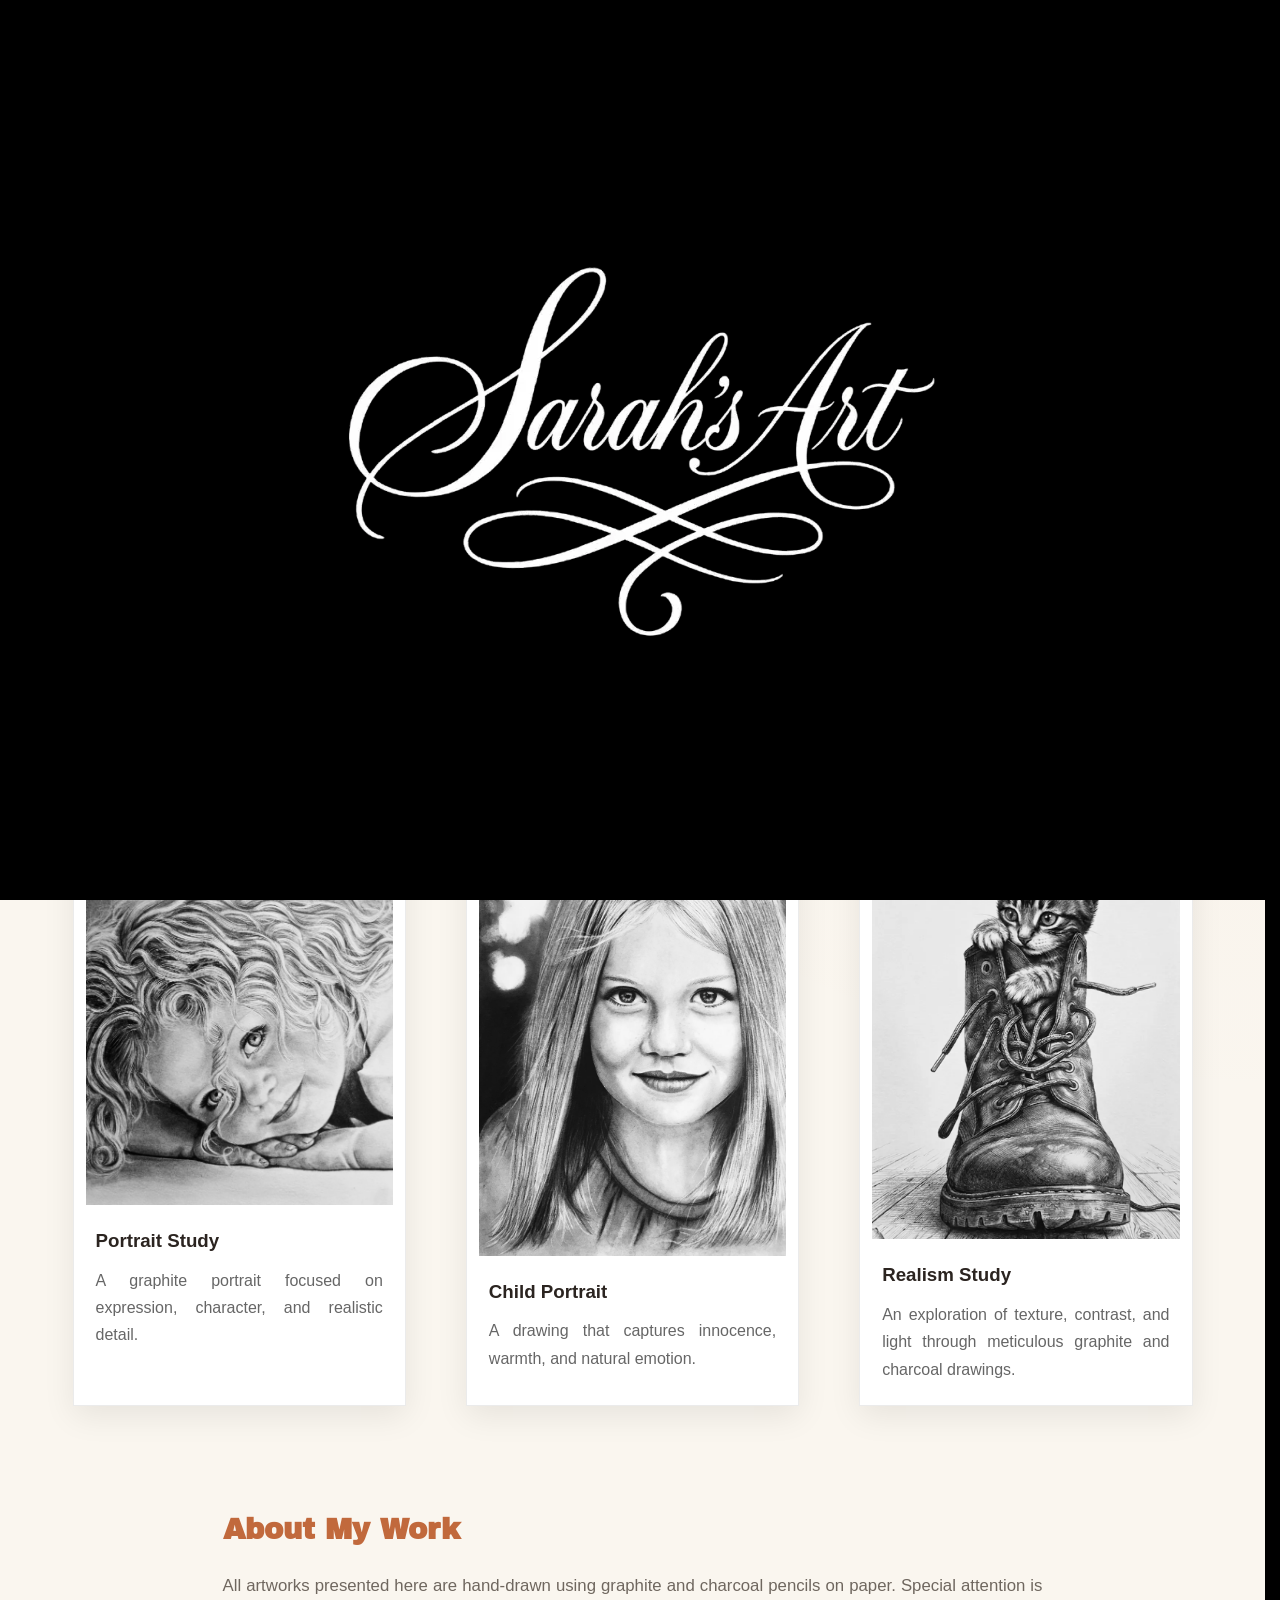
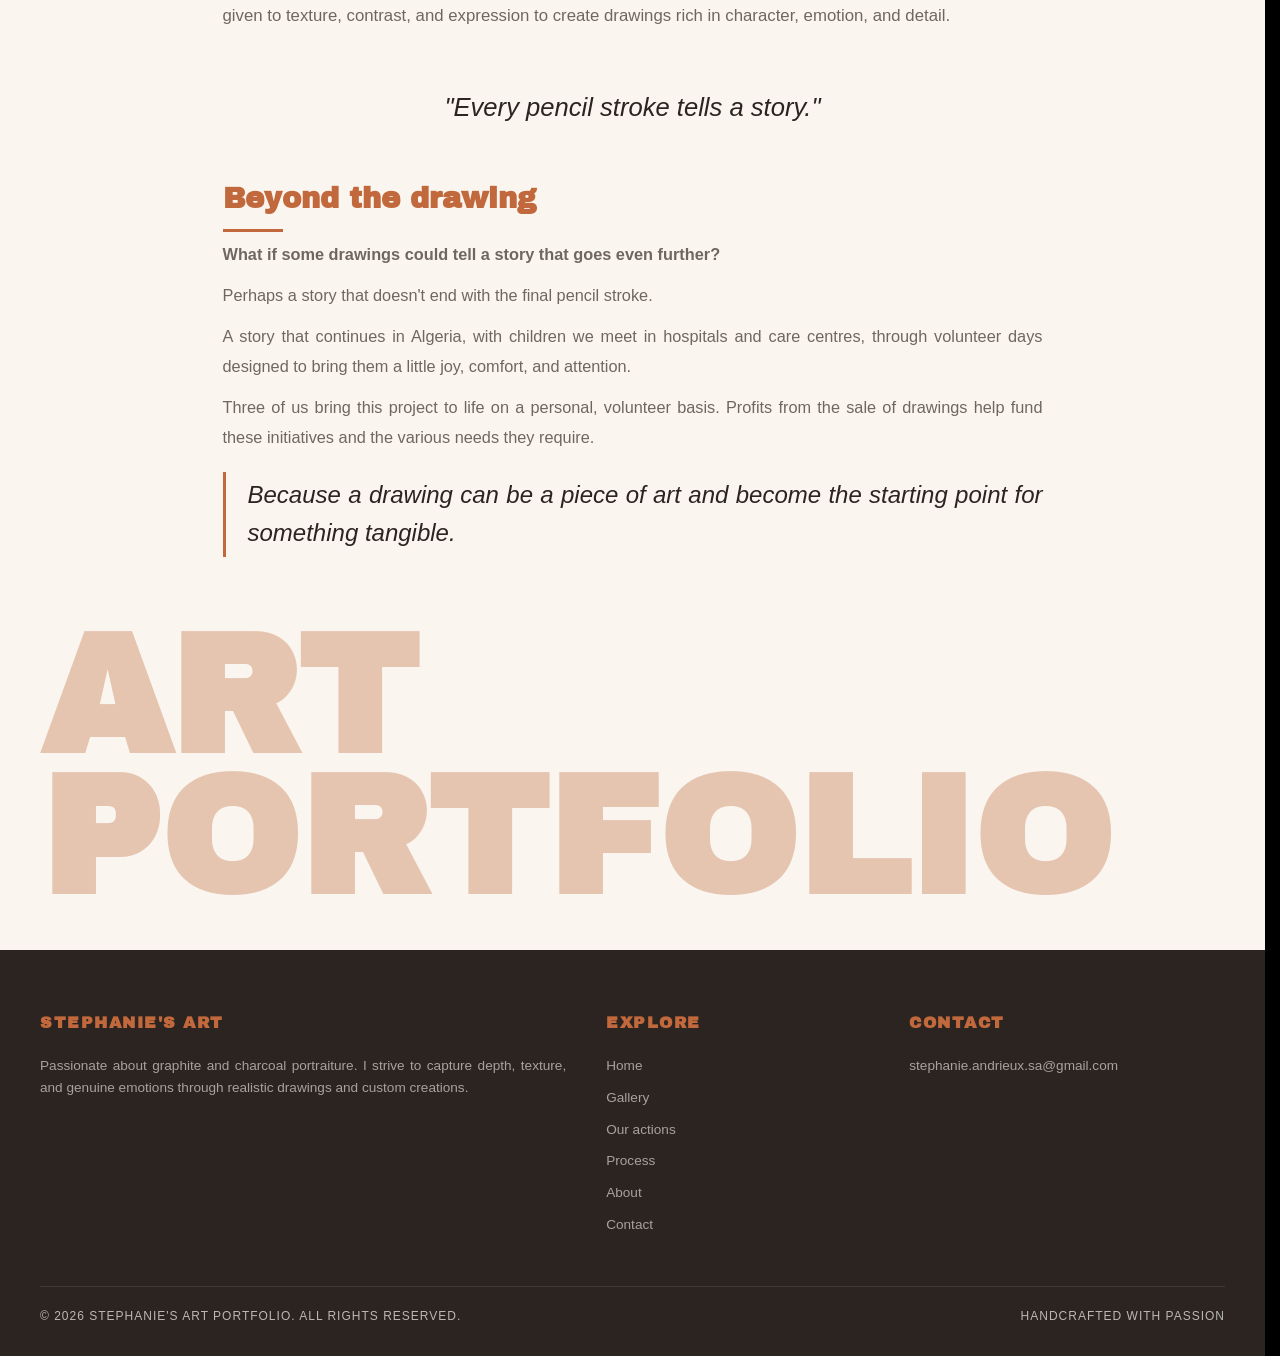
==== index.html @ a392655f "Fix Vercel Web Analytics script path to /_vercel/insights/script.js" ====
<!DOCTYPE html>
<html lang="en">

<head>
    <meta charset="UTF-8">
    <meta name="viewport" content="width=device-width, initial-scale=1.0">
    <title>Stephanie’s Art Portfolio</title>

    <style>
        html {
            background: #000;
        }
    </style>
    <script>(function () { var l; try { l = localStorage.getItem('stephanie-art-lang'); } catch (e) { } if (l !== 'en' && l !== 'fr') { l = (navigator.language || '').slice(0, 2) === 'fr' ? 'fr' : 'en'; } document.documentElement.lang = l; document.documentElement.classList.add('i18n-loading'); })();</script>

    <link rel="icon" type="image/webp" href="Images/Logo.webp">
    <link rel="canonical" href="https://gallery-sa.vercel.app/">

    <meta property="og:type" content="website">
    <meta property="og:site_name" content="Stephanie’s Art Portfolio">
    <meta property="og:title" content="Stephanie’s Art Portfolio">
    <meta property="og:url" content="https://gallery-sa.vercel.app/">
    <meta property="og:image" content="https://gallery-sa.vercel.app/Images/Dessin1.webp">
    <meta property="og:image:secure_url" content="https://gallery-sa.vercel.app/Images/Dessin1.webp">
    <meta property="og:image:type" content="image/webp">
    <meta property="og:image:alt" content="Portrait au crayon d’une petite fille">
    <meta property="og:locale" content="en_US">
    <meta property="og:locale:alternate" content="fr_FR">

    <meta name="twitter:card" content="summary_large_image">
    <meta name="twitter:title" content="Stephanie’s Art Portfolio">
    <meta name="twitter:image" content="https://gallery-sa.vercel.app/Images/Dessin1.webp">

    <link rel="preconnect" href="https://fonts.googleapis.com">
    <link rel="preconnect" href="https://fonts.gstatic.com" crossorigin>
    <link href="https://fonts.googleapis.com/css2?family=Archivo+Black&display=swap" rel="stylesheet" media="print"
        onload="this.media='all'">
    <noscript>
        <link href="https://fonts.googleapis.com/css2?family=Archivo+Black&display=swap" rel="stylesheet">
    </noscript>
    <link rel="stylesheet" href="language.css">
    <script>
        window.va = window.va || function () { (window.vaq = window.vaq || []).push(arguments); };
    </script>
    <script defer src="/_vercel/insights/script.js"></script>
    
    <style>
        /* =========================
           SPLASH SCREEN
        ========================= */
        .splash-screen {
            position: fixed;
            top: 0;
            left: 0;
            width: 100%;
            height: 100%;
            background: #000;
            display: flex;
            align-items: center;
            justify-content: center;
            z-index: 9999;
            transition: opacity 0.8s ease, visibility 0.8s ease;
        }

        .splash-screen.hidden {
            opacity: 0;
            visibility: hidden;
        }

        .splash-screen img {
            max-width: 50%;
            max-height: 50%;
            animation: fadeInScale 1.5s ease;
        }

        @keyframes fadeInScale {
            from {
                opacity: 0;
                transform: scale(0.8);
            }

            to {
                opacity: 1;
                transform: scale(1);
            }
        }

        * {
            margin: 0;
            padding: 0;
            box-sizing: border-box;
        }

        html {
            scroll-behavior: smooth;
        }

        body {
            font-family: 'Arial', sans-serif;
            background:
                radial-gradient(circle at top right,
                    rgba(193, 105, 60, 0.05),
                    transparent 35%),
                #faf6ef;
            color: #2b2420;
            line-height: 1.7;
            overflow-x: hidden;
        }

        /* =========================
           NAVIGATION
        ========================= */

        nav {
            display: flex;
            justify-content: space-between;
            align-items: center;
            padding: 8px 40px;
            background-color: #2b2420;
            position: sticky;
            top: 0;
            z-index: 1000;
        }

        .logo-img {
            height: clamp(50px, 15vw, 90px);
            max-width: 100%;
        }

        .nav-right {
            display: flex;
            align-items: center;
            gap: 25px;
        }

        .nav-links {
            display: flex;
            align-items: center;
        }

        .lang-switcher {
            display: flex;
            align-items: center;
            align-self: center;
            gap: 6px;
            margin-left: 20px;
            height: 100%;
        }

        .nav-links a {
            color: #faf6ef;
            text-decoration: none;
            margin-left: 25px;
            font-size: 0.75rem;
            letter-spacing: 1px;
            text-transform: uppercase;
            position: relative;
        }

        .nav-links a::after {
            content: "";
            position: absolute;
            left: 0;
            bottom: -6px;
            width: 0;
            height: 2px;
            background: #c1693c;
            transition: 0.3s;
        }

        .nav-links a:hover::after {
            width: 100%;
        }

        .lang-switcher-menu {
            display: none;
        }

        .hamburger {
            display: none;
        }

        /* =========================
           HERO
        ========================= */

        .hero {
            max-width: 1200px;
            margin: auto;
            padding: 100px 40px 80px;
            animation: fadeIn 0.8s ease;
            display: flex;
            align-items: flex-start;
            justify-content: space-between;
            gap: 40px;
        }

        .hero-content {
            flex: 1;
            min-width: 0;
            max-width: 55%;
        }

        .intro {
            color: #c1693c;
            text-transform: uppercase;
            letter-spacing: 3px;
            font-size: 0.8rem;
            margin-bottom: 10px;

            opacity: 0;
            animation: fadeIn .8s ease forwards;
            animation-delay: 3.5s;
        }

        .hero h1 {
            font-family: 'Archivo Black', sans-serif;
            font-size: clamp(1.35rem, 5.8vw, 6rem);
            line-height: 1.2;
            margin-bottom: 15px;
            padding-bottom: 0.06em;
            text-shadow: 0 8px 20px rgba(0, 0, 0, 0.08);
            white-space: nowrap;
            overflow: visible;
            max-width: 100%;
            opacity: 0;
        }

        .hero h1.typing-active {
            opacity: 1;
        }

        .typed-cursor {
            animation: blinkCursor 0.8s step-end infinite;
            font-weight: 400;
        }

        @keyframes blinkCursor {

            0%,
            100% {
                opacity: 1;
            }

            50% {
                opacity: 0;
            }
        }

        .true-focus-wrapper {
            display: flex;
            gap: 0.6rem;
            align-items: center;
            flex-wrap: wrap;
            margin-bottom: 25px;
            opacity: 0;
            animation: fadeIn 0.8s ease forwards;
            animation-delay: 6.1s;
        }

        .focus-word {
            position: relative;
            font-size: 1.4rem;
            font-family: 'Arial', sans-serif;
            font-weight: normal;
            color: #c1693c;
            cursor: default;
            transition: filter 0.5s ease, color 0.5s ease;
        }

        .focus-word.blurred {
            filter: blur(5px);
            color: #999;
        }

        .focus-word.focused {
            filter: blur(0px);
            color: #c1693c;
        }

        .focus-word.focused::before,
        .focus-word.focused::after {
            content: "";
            position: absolute;
            width: 10px;
            height: 10px;
            border-color: #c1693c;
            border-style: solid;
            transition: all 0.3s ease;
        }

        .focus-word.focused::before {
            top: -4px;
            left: -6px;
            border-width: 2px 0 0 2px;
        }

        .focus-word.focused::after {
            bottom: -4px;
            right: -6px;
            border-width: 0 2px 2px 0;
        }

        .hero-text {
            max-width: 700px;
            font-size: 1.1rem;
            margin-bottom: 35px;
            text-align: justify;
            opacity: 0;
            animation: fadeIn 0.8s ease forwards;
            animation-delay: 7.4s;
        }

        .btn-gallery {
            display: inline-block;
            padding: 15px 35px;
            background: #c1693c;
            color: white;
            text-decoration: none;
            text-transform: uppercase;
            letter-spacing: 2px;
            transition: 0.4s;
            opacity: 0;
            animation: fadeIn 1s ease forwards;
            animation-delay: 8.7s;
            position: relative;
            overflow: hidden;
        }

        .btn-gallery::before {
            content: "";
            position: absolute;
            top: 0;
            left: -120%;
            width: 100%;
            height: 100%;
            background: rgba(255, 255, 255, 0.2);
            transform: skewX(-25deg);
        }

        .btn-gallery:hover::before {
            left: 120%;
            transition: .7s;
        }

        .btn-gallery:hover {
            transform: translateY(-4px);
            box-shadow: 0 15px 30px rgba(193, 105, 60, 0.35);
        }

        .btn-eyes-row {
            display: flex;
            align-items: center;
            gap: 40px;
        }

        .eyes-hero {
            width: 60%;
            max-width: 800px;
            min-width: 150px;
            opacity: 0;
            mix-blend-mode: multiply;
            flex-shrink: 0;
            will-change: transform;
            animation: fadeInEyes 1s ease forwards;
            animation-delay: 10s;
        }

        @keyframes fadeInEyes {
            from {
                opacity: 0;
            }

            to {
                opacity: 0.85;
            }
        }

        /* =========================
           FEATURED WORKS
        ========================= */

        .featured {
            max-width: 1200px;
            margin: auto;
            padding: 40px;
            animation: fadeUp 1.2s ease;
        }

        .section-title {
            color: #c1693c;
            margin-bottom: 30px;
            font-size: 2rem;
            position: relative;
            display: inline-block;
        }

        .section-title::after {
            content: "";
            position: absolute;
            left: 0;
            bottom: -8px;
            width: 0;
            height: 3px;
            background: #c1693c;
            animation: drawLine 0.8s ease forwards;
            animation-delay: 0.5s;
        }

        @keyframes drawLine {
            to { width: 60px; }
        }

        .featured-grid {
            display: grid;
            grid-template-columns: repeat(auto-fit, minmax(280px, 1fr));
            gap: 60px;
        }

        .art-card {
            background: white;
            padding: 12px;
            border: 1px solid rgba(0, 0, 0, 0.08);
            box-shadow: 0 10px 30px rgba(0, 0, 0, 0.08);
            overflow: hidden;
            transition: transform .5s ease, box-shadow .5s ease;
        }

        .art-card:hover {
            transform: translateY(-8px);
            box-shadow: 0 20px 50px rgba(0, 0, 0, 0.15);
        }

        .art-card img {
            width: 100%;
            height: auto;
            display: block;
            filter: grayscale(100%);
            transition: transform .8s ease, filter .8s ease;
        }

        .art-card:hover img {
            transform: scale(1.03);
            filter: grayscale(0%) contrast(115%);
        }

        .art-card-content {
            padding: 20px 10px 10px;
        }

        .art-card h3 {
            margin-bottom: 10px;
        }

        .art-card p {
            color: #666;
            text-align: justify;
        }

        /* =========================
           ABOUT
        ========================= */

        .about-preview {
            max-width: 900px;
            margin: 60px auto 20px;
            padding: 0 40px;
            animation: fadeUp 1.4s ease;
        }

        .about-preview p {
            text-align: justify;
            text-justify: inter-word;
            line-height: 1.8;
            color: #6f675f;
            font-size: 1.05rem;
        }

        .about-preview h2 {
            font-family: 'Archivo Black', sans-serif;
            font-size: 1.8rem;
            color: #c1693c;
            margin-bottom: 16px;
        }

        .quote {
            text-align: center;
            padding: 35px 30px;
            font-size: 1.6rem;
            font-style: italic;
            color: #2b2420;
            animation: fadeUp 1.6s ease;
            transition: .4s;
        }

        .quote:hover {
            transform: scale(1.02);
            letter-spacing: 0.5px;
        }

        /* =========================
           BEYOND THE DRAWING
        ========================= */

        .beyond-drawing {
            max-width: 900px;
            margin: 10px auto 50px;
            padding: 0 40px;
            animation: fadeUp 1.6s ease;
        }

        .beyond-title {
            font-family: 'Archivo Black', sans-serif;
            font-size: 1.8rem;
            color: #c1693c;
            margin-bottom: 16px;
            position: relative;
            display: inline-block;
        }

        .beyond-title::after {
            content: '';
            position: absolute;
            left: 0;
            bottom: -8px;
            width: 0;
            height: 3px;
            background: #c1693c;
            animation: drawLine 0.8s ease forwards;
            animation-delay: 0.5s;
        }

        .beyond-lead {
            font-size: 1.1rem;
            font-weight: 600;
            color: #2b2420;
            margin-bottom: 14px;
            line-height: 1.6;
            text-align: justify;
            text-justify: inter-word;
        }

        .beyond-drawing p {
            color: #6f675f;
            text-align: justify;
            text-justify: inter-word;
            line-height: 1.8;
            margin-bottom: 12px;
            font-size: 1.02rem;
        }

        .beyond-drawing p.beyond-conclusion {
            font-family: 'Arial', sans-serif;
            color: #2b2420;
            font-size: 1.5rem;
            font-weight: normal;
            font-style: italic;
            border-left: 3px solid #c1693c;
            padding: 4px 0 4px 22px;
            margin-top: 20px;
            margin-bottom: 0;
            line-height: 1.6;
            text-align: justify;
            text-justify: inter-word;
        }

        .big-tagline {
            padding: 20px 40px 40px;
            overflow: hidden;
        }

        .big-tagline h2 {
            font-family: 'Archivo Black', sans-serif;
            font-size: clamp(3rem, 13vw, 12rem);
            line-height: 0.85;
            color: rgba(193, 105, 60, 0.35);
            text-transform: uppercase;
            animation: floatText 6s ease-in-out infinite;
        }

        .big-tagline:hover h2 {
            letter-spacing: 10px;
        }

        /* =========================
           FOOTER
        ========================= */

        footer {
            background: #2b2420;
            color: rgba(250, 246, 239, 0.7);
            padding: 60px 40px 30px;
            font-size: 0.85rem;
            line-height: 1.6;
        }

        .footer-container {
            max-width: 1200px;
            margin: 0 auto;
            display: grid;
            grid-template-columns: 2fr 1fr 1.2fr;
            gap: 40px;
            margin-bottom: 40px;
        }

        .footer-col h4 {
            color: #c1693c;
            font-family: 'Archivo Black', sans-serif;
            font-size: 1rem;
            text-transform: uppercase;
            letter-spacing: 1.5px;
            margin-bottom: 20px;
        }

        .footer-col p {
            color: rgba(250, 246, 239, 0.6);
            margin-bottom: 12px;
            text-align: justify;
        }

        .footer-col ul {
            list-style: none;
            padding: 0;
        }

        .footer-col ul li {
            margin-bottom: 10px;
        }

        .footer-col a {
            color: rgba(250, 246, 239, 0.6);
            text-decoration: none;
            transition: color 0.3s ease;
        }

        .footer-col a:hover {
            color: #c1693c;
        }

        .footer-bottom {
            max-width: 1200px;
            margin: 0 auto;
            border-top: 1px solid rgba(250, 246, 239, 0.1);
            padding-top: 20px;
            display: flex;
            justify-content: space-between;
            align-items: center;
            flex-wrap: wrap;
            gap: 15px;
            font-size: 0.75rem;
            text-transform: uppercase;
            letter-spacing: 1px;
        }

        /* =========================
           ANIMATIONS
        ========================= */

        @keyframes fadeUp {
            from {
                opacity: 0;
                transform: translateY(40px);
            }

            to {
                opacity: 1;
                transform: translateY(0);
            }
        }

        @keyframes floatText {
            0% {
                transform: translateY(0);
            }

            50% {
                transform: translateY(-12px);
            }

            100% {
                transform: translateY(0);
            }
        }

        @keyframes fadeIn {
            to {
                opacity: 1;
            }
        }

        /* =========================
           DELAIS REDUITS SI SPLASH DEJA VU
        ========================= */

        .splash-skipped .intro {
            animation-delay: 0.2s;
        }

        .splash-skipped .true-focus-wrapper {
            animation-delay: 1.4s;
        }

        .splash-skipped .hero-text {
            animation-delay: 2s;
        }

        .splash-skipped .btn-gallery {
            animation-delay: 2.6s;
        }

        .splash-skipped .eyes-hero {
            animation-delay: 3.2s;
        }

        /* =========================
           MOBILE 768px
        ========================= */

        @media (max-width: 768px) {

            nav {
                padding: 8px 20px;
                align-items: center;
            }

            .nav-right {
                gap: 12px;
            }

            .lang-switcher {
                display: none;
            }

            .lang-switcher-menu {
                display: flex;
                justify-content: center;
                align-items: center;
                gap: 10px;
                padding: 14px 0 8px;
            }

            .nav-links {
                display: none;
                flex-direction: column;
                position: absolute;
                top: 100%;
                left: 0;
                right: 0;
                background: #2b2420;
                border-top: 2px solid #c1693c;
                padding: 8px 0 14px;
                gap: 0;
                z-index: 999;
            }

            .nav-links.open {
                display: flex;
            }

            .nav-links a {
                margin-left: 0;
                padding: 11px 20px;
                font-size: 0.8rem;
                transition: color 0.3s, background 0.3s;
            }

            .nav-links a:hover {
                color: #c1693c;
                background: rgba(193, 105, 60, 0.08);
            }

            .nav-links a::after {
                display: none;
            }

            .hamburger {
                display: flex;
                flex-direction: column;
                justify-content: center;
                gap: 5px;
                background: none;
                border: none;
                cursor: pointer;
                padding: 6px;
            }

            .hamburger span {
                display: block;
                width: 22px;
                height: 2px;
                background: #faf6ef;
                transition: transform 0.3s ease, opacity 0.3s ease;
            }

            .hamburger.open span:nth-child(1) {
                transform: translateY(7px) rotate(45deg);
            }

            .hamburger.open span:nth-child(2) {
                opacity: 0;
            }

            .hamburger.open span:nth-child(3) {
                transform: translateY(-7px) rotate(-45deg);
            }

            .btn-eyes-row {
                flex-direction: column;
                align-items: stretch;
                gap: 20px;
                width: 70%;
                max-width: 260px;
            }

            .eyes-hero {
                display: block;
                width: 100%;
                max-width: 100%;
                margin: 0;
            }

            .hero {
                flex-direction: column;
                padding: 60px 20px;
            }

            .hero-content {
                max-width: 100%;
            }

            .hero h1 {
                font-size: clamp(1.3rem, 7vw, 3rem);
                white-space: normal;
                line-height: 1.15;
                word-break: keep-all;
            }

            .intro {
                font-size: clamp(0.4rem, 3vw, 0.8rem);
                letter-spacing: clamp(1px, 0.5vw, 3px);
                white-space: normal;
            }

            .true-focus-wrapper {
                gap: 0.4vw;
                flex-wrap: nowrap;
                white-space: nowrap;
            }

            .true-focus-wrapper .focus-word {
                font-size: clamp(0.5rem, 3.2vw, 0.95rem);
            }

            .about-preview {
                margin: 40px auto 15px;
                padding: 0 20px;
            }

            .about-preview h2 {
                font-size: 1.4rem;
            }

            .about-preview p {
                font-size: 0.95rem;
                line-height: 1.65;
            }

            .quote {
                padding: 25px 20px;
                font-size: 1.25rem;
            }

            .beyond-drawing {
                margin: 5px auto 40px;
                padding: 0 20px;
            }

            .beyond-title {
                font-size: 1.4rem;
                margin-bottom: 12px;
            }

            .beyond-lead {
                font-size: 1rem;
                margin-bottom: 10px;
            }

            .beyond-drawing p {
                font-size: 0.95rem;
                line-height: 1.65;
                margin-bottom: 10px;
            }

            .beyond-drawing p.beyond-conclusion {
                font-family: 'Arial', sans-serif;
                font-size: 1.15rem;
                font-weight: bold;
                font-style: italic;
                padding: 2px 0 2px 16px;
                margin-top: 14px;
                line-height: 1.55;
                text-align: justify;
                text-justify: inter-word;
            }

            .big-tagline {
                padding: 20px;
                text-align: left;
                overflow: visible;
            }

            .big-tagline h2 {
                font-size: clamp(2.5rem, 11vw, 6rem);
                line-height: 0.9;
                text-align: left;
            }

            footer {
                padding: 40px 20px 20px;
            }

            .footer-container {
                grid-template-columns: 1fr;
                gap: 30px;
                margin-bottom: 30px;
            }

            .footer-bottom {
                flex-direction: column;
                text-align: center;
            }
        }

        @media (max-width: 480px) {

            .hero h1 {
                font-size: clamp(1.1rem, 4.8vw, 3rem);
            }

            .hero-text {
                font-size: 0.9rem;
            }

            .btn-gallery {
                padding: 12px 28px;
                font-size: 0.85rem;
                display: block;
                text-align: center;
            }

            .section-title {
                font-size: 1.5rem;
            }

            .featured-grid {
                grid-template-columns: 1fr;
            }

            .footer-container {
                gap: 20px;
            }
        }
    </style>
</head>

<body>

    <div class="splash-screen" id="splash">
        <img src="Images/Logo.webp" alt="Sarah's Art">
    </div>

    <!-- NAV — copie exacte about.html -->
    <nav>
        <img src="Images/Logo.webp" alt="Sarah's Art" class="logo-img">
        <div class="nav-right">
            <div class="nav-links" id="navLinks">
                <a href="index.html" data-i18n="nav.home">Home</a>
                <a href="art.html" data-i18n="nav.gallery">Gallery</a>
                <a href="actions.html" data-i18n="nav.actions">Our actions</a>
                <a href="process.html" data-i18n="nav.process">Process</a>
                <a href="about.html" data-i18n="nav.about">About</a>
                <a href="contact.html" data-i18n="nav.contact">Contact</a>

                <div class="lang-switcher-menu" role="group" data-i18n-attr="aria-label:lang.label">
                    <button type="button" class="lang-btn" data-lang="fr" aria-pressed="false">FR</button>
                    <button type="button" class="lang-btn" data-lang="en" aria-pressed="false">EN</button>
                </div>

            </div>

            <div class="lang-switcher" role="group" data-i18n-attr="aria-label:lang.label">
                <button type="button" class="lang-btn" data-lang="fr" aria-pressed="false">FR</button>
                <button type="button" class="lang-btn" data-lang="en" aria-pressed="false">EN</button>
            </div>

            <button class="hamburger" id="hamburger">
                <span></span>
                <span></span>
                <span></span>
            </button>
        </div>
    </nav>

    <section class="hero">
        <div class="hero-content">
            <p class="intro" data-i18n="index.intro">Traditional Graphite & Charcoal Art</p>
            <h1 data-i18n-html="index.title">Hello, I'm Stephanie</h1>
            <div class="true-focus-wrapper" id="trueFocus">
                <span class="focus-word">Capturing</span>
                <span class="focus-word">Emotion</span>
                <span class="focus-word">Through</span>
                <span class="focus-word">Pencil</span>
                <span class="focus-word">Art</span>
            </div>
            <p class="hero-text" data-i18n="index.hero">
                Welcome to my portfolio. Through graphite and charcoal drawing, I aim to capture
                expressions, emotions, and details that make every subject unique.
                Each artwork is carefully created using traditional techniques, patience, and dedication.
            </p>
            <div class="btn-eyes-row">
                <a href="art.html" class="btn-gallery" data-i18n="index.cta">Explore Gallery</a>
                <img src="Images/eyes.webp" alt="Eyes Study" class="eyes-hero">
            </div>
        </div>
    </section>

    <section class="featured">
        <h2 class="section-title" data-i18n="index.featured">Featured Works</h2>
        <div class="featured-grid">
            <div class="art-card">
                <img src="Images/Dessin1.webp" alt="Portrait Drawing">
                <div class="art-card-content">
                    <h3 data-i18n="index.card1Title">Portrait Study</h3>
                    <p data-i18n="index.card1Desc">A graphite portrait focused on expression, character, and realistic
                        detail.</p>
                </div>
            </div>
            <div class="art-card">
                <img src="Images/Dessin2.webp" alt="Child Portrait">
                <div class="art-card-content">
                    <h3 data-i18n="index.card2Title">Child Portrait</h3>
                    <p data-i18n="index.card2Desc">A drawing that captures innocence, warmth, and natural emotion.</p>
                </div>
            </div>
            <div class="art-card">
                <img src="Images/Dessin3.webp" alt="Realism Study">
                <div class="art-card-content">
                    <h3 data-i18n="index.card3Title">Realism Study</h3>
                    <p data-i18n="index.card3Desc">An exploration of texture, contrast, and light through meticulous
                        graphite and charcoal drawings.</p>
                </div>
            </div>
        </div>
    </section>

    <section class="about-preview">
        <h2 data-i18n="index.aboutTitle">About My Work</h2>
        <p data-i18n="index.aboutText">
            All artworks presented here are hand-drawn using graphite and charcoal pencils on paper.
            Special attention is given to texture, contrast, and expression in order
            to create drawings rich in character, emotion, and detail.
        </p>
    </section>

    <section class="quote" data-i18n="index.quote">
        "Every pencil stroke tells a story."
    </section>

    <section class="beyond-drawing">
        <h2 class="beyond-title" data-i18n="index.beyondTitle">Beyond the drawing</h2>
        <p class="beyond-lead" data-i18n="index.beyondLead">What if some drawings could tell a story that goes even
            further?</p>
        <p data-i18n="index.beyondP1">Perhaps a story that doesn't end with the final pencil stroke.</p>
        <p data-i18n="index.beyondP2">A story that continues in Algeria, with children we meet in hospitals and care
            centres, through volunteer days designed to bring them a little joy, comfort, and attention.</p>
        <p data-i18n="index.beyondP3">Three of us bring this project to life on a personal, volunteer basis. Profits
            from the sale of drawings help fund these initiatives and the various needs they require.</p>
        <p class="beyond-conclusion" data-i18n="index.beyondP4">Because a drawing can be a piece of art and become the
            starting point for something tangible.</p>
    </section>

    <div class="big-tagline">
        <h2>Art<br>Portfolio</h2>
    </div>

    <footer>
        <div class="footer-container">
            <div class="footer-col">
                <h4 data-i18n="footer.brand">Stephanie's Art</h4>
                <p data-i18n="footer.desc">
                    Passionate about graphite and charcoal portraiture. I strive to capture depth, texture, and genuine
                    emotions through realistic drawings and custom creations.
                </p>
            </div>
            <div class="footer-col">
                <h4 data-i18n="footer.explore">Explore</h4>
                <ul>
                    <li><a href="index.html" data-i18n="nav.home">Home</a></li>
                    <li><a href="art.html" data-i18n="nav.gallery">Gallery</a></li>
                    <li><a href="actions.html" data-i18n="nav.actions">Our actions</a></li>
                    <li><a href="process.html" data-i18n="nav.process">Process</a></li>
                    <li><a href="about.html" data-i18n="nav.about">About</a></li>
                    <li><a href="contact.html" data-i18n="nav.contact">Contact</a></li>
                </ul>
            </div>
            <div class="footer-col">
                <h4 data-i18n="footer.contact">Contact</h4>
                <p><a href="contact.html">stephanie.andrieux.sa@gmail.com</a></p>
            </div>
        </div>
        <div class="footer-bottom">
            <span data-i18n="footer.copyright">© 2026 Stephanie's Art Portfolio. All rights reserved.</span>
            <span data-i18n="footer.tagline">Handcrafted with Passion</span>
        </div>
    </footer>

    <script src="language.js"></script>

    <script>
        // Splash screen — uniquement à la première ouverture du site (une fois par session)
        (function () {
            var splash = document.getElementById('splash');
            if (!splash) return;

            var alreadyShown;
            try {
                alreadyShown = sessionStorage.getItem('splashShown');
            } catch (e) {
                alreadyShown = null; // ex: navigation privée où sessionStorage est bloqué
            }

            if (alreadyShown) {
                // Déjà affiché pendant cette session -> on le cache tout de suite, sans animation
                splash.style.display = 'none';
                document.documentElement.classList.add('splash-skipped');
            } else {
                // Première visite de la session -> on l'affiche puis on le cache après 3s
                window.addEventListener('load', function () {
                    setTimeout(function () {
                        splash.classList.add('hidden');
                    }, 3000); // 3 secondes
                });
                try {
                    sessionStorage.setItem('splashShown', 'true');
                } catch (e) { }
            }
        })();
    </script>

    <script>
        (function () {
            var hamburger = document.getElementById('hamburger');
            var navLinks = document.getElementById('navLinks');
            if (!hamburger || !navLinks) return;
            hamburger.addEventListener('click', function () {
                var isOpen = navLinks.classList.toggle('open');
                hamburger.classList.toggle('open', isOpen);
                hamburger.setAttribute('aria-expanded', String(isOpen));
            });
            document.addEventListener('click', function (e) {
                if (!hamburger.contains(e.target) && !navLinks.contains(e.target)) {
                    navLinks.classList.remove('open');
                    hamburger.classList.remove('open');
                    hamburger.setAttribute('aria-expanded', 'false');
                }
            });
            navLinks.querySelectorAll('a').forEach(function (a) {
                a.addEventListener('click', function () {
                    navLinks.classList.remove('open');
                    hamburger.classList.remove('open');
                    hamburger.setAttribute('aria-expanded', 'false');
                });
            });
        })();
    </script>

    <script>
        (function () {
            function fitHeroTitle() {
                var h1 = document.querySelector('.hero h1');
                if (!h1) return;
                var hero = document.querySelector('.hero');
                var maxPx = Math.min(window.innerWidth * 0.115, 96);
                var minPx = 14;
                var size = maxPx;
                h1.style.fontSize = size + 'px';
                var available = hero ? hero.clientWidth - 10 : window.innerWidth - 80;
                while (h1.scrollWidth > available && size > minPx) {
                    size -= 1;
                    h1.style.fontSize = size + 'px';
                }
            }
            window.addEventListener('resize', fitHeroTitle);
            document.addEventListener('languageChanged', fitHeroTitle);
            document.addEventListener('DOMContentLoaded', fitHeroTitle);

            document.addEventListener('DOMContentLoaded', function () {
                var eyesHero = document.querySelector('.eyes-hero');
                if (eyesHero && window.innerWidth > 768) {
                    document.addEventListener('mousemove', function (e) {
                        var x = (e.clientX / window.innerWidth - 0.5) * 18;
                        var y = (e.clientY / window.innerHeight - 0.5) * 8;
                        eyesHero.style.transform = 'translate(' + x + 'px, ' + y + 'px)';
                        eyesHero.style.transition = 'transform 0.4s ease-out';
                    });
                    document.addEventListener('mouseleave', function () {
                        eyesHero.style.transform = 'translate(0px, 0px)';
                    });
                }
            });

            const INIT_DELAY = 1000;
            const INTERVAL = 1200;
            let focusInterval = null;

            function startTrueFocus() {
                if (focusInterval) clearInterval(focusInterval);
                const words = document.querySelectorAll('#trueFocus .focus-word');
                if (!words.length) return;
                let current = 0;
                function applyFocus(index) {
                    words.forEach(function (w, i) {
                        w.classList.remove('focused', 'blurred');
                        w.classList.add(i === index ? 'focused' : 'blurred');
                    });
                }
                function next() {
                    applyFocus(current);
                    current = (current + 1) % words.length;
                }
                setTimeout(function () {
                    next();
                    focusInterval = setInterval(next, INTERVAL);
                }, INIT_DELAY);
            }
            document.addEventListener('languageChanged', startTrueFocus);
        })();
    </script>

    <script>
        // Effet machine à écrire pour le titre "Hello, I'm Stephanie"
        (function () {
            var h1 = document.querySelector('.hero h1');
            if (!h1) return;

            var firstRun = true;
            var TYPE_SPEED = 220; // ms par caractère

            function getInitialDelay() {
                // Respecte le même timing que les autres éléments du hero
                var skipped = document.documentElement.classList.contains('splash-skipped');
                return skipped ? 800 : 4800;
            }

            function typeWriterEffect(el, html, speed) {
                // Découpe le HTML en tokens : balises entières + caractères individuels
                var tokens = html.match(/<[^>]+>|[^<]/g) || [];
                el.innerHTML = '';
                var cursor = document.createElement('span');
                cursor.className = 'typed-cursor';
                cursor.textContent = '|';
                el.appendChild(cursor);
                el.classList.add('typing-active');

                var i = 0;
                function step() {
                    if (i < tokens.length) {
                        var tok = tokens[i];
                        if (tok.charAt(0) === '<') {
                            cursor.insertAdjacentHTML('beforebegin', tok);
                        } else {
                            cursor.insertAdjacentText('beforebegin', tok);
                        }
                        i++;
                        setTimeout(step, speed);
                    } else {
                        setTimeout(function () {
                            if (cursor.parentNode) cursor.remove();
                        }, 900);
                    }
                }
                step();
            }

            document.addEventListener('languageChanged', function () {
                // language.js a déjà rempli le h1 -> on récupère le texte final,
                // puis on le vide pour le retaper progressivement
                var fullHtml = h1.innerHTML;
                var delay = firstRun ? getInitialDelay() : 0;
                firstRun = false;
                h1.innerHTML = '';
                setTimeout(function () {
                    typeWriterEffect(h1, fullHtml, TYPE_SPEED);
                }, delay);
            });
        })();
    </script>

</body>

</html>
---- language.css ----
/* Transitions fluides entre les pages (Chrome/Edge/Safari 18.2+) :
   empêche la nav de "clignoter/recharger" au clic sur un lien.
   Les navigateurs non compatibles (ex: Firefox) ignorent cette règle
   sans aucun risque, la navigation reste normale. */
@view-transition {
  navigation: auto;
}

html {
  scrollbar-gutter: stable;
  overflow-y: scroll;
}

/* Fix saut de texte EN -> FR : on cache uniquement le texte traduit le temps
   qu'il soit dans la bonne langue, pas toute la page (pour ne pas gêner
   les animations d'apparition existantes) */
html.i18n-loading [data-i18n],
html.i18n-loading [data-i18n-attr],
html.i18n-loading [data-i18n-html] {
  visibility: hidden;
}

html.i18n-ready [data-i18n],
html.i18n-ready [data-i18n-attr],
html.i18n-ready [data-i18n-html] {
  visibility: visible;
}

/* Language switcher — visible on all pages */
.lang-btn {
  background: transparent;
  border: 1px solid rgba(250, 246, 239, 0.35);
  color: rgba(250, 246, 239, 0.65);
  font-family: 'Arial', sans-serif;
  font-size: 0.7rem;
  letter-spacing: 1.5px;
  text-transform: uppercase;
  padding: 6px 12px;
  cursor: pointer;
  border-radius: 3px;
  transition: background 0.3s ease, color 0.3s ease, border-color 0.3s ease;
}

.lang-btn:hover {
  color: #faf6ef;
  border-color: #c1693c;
}

.lang-btn.active {
  background: #c1693c;
  border-color: #c1693c;
  color: #fff;
}

.lang-sep {
  display: none;
}
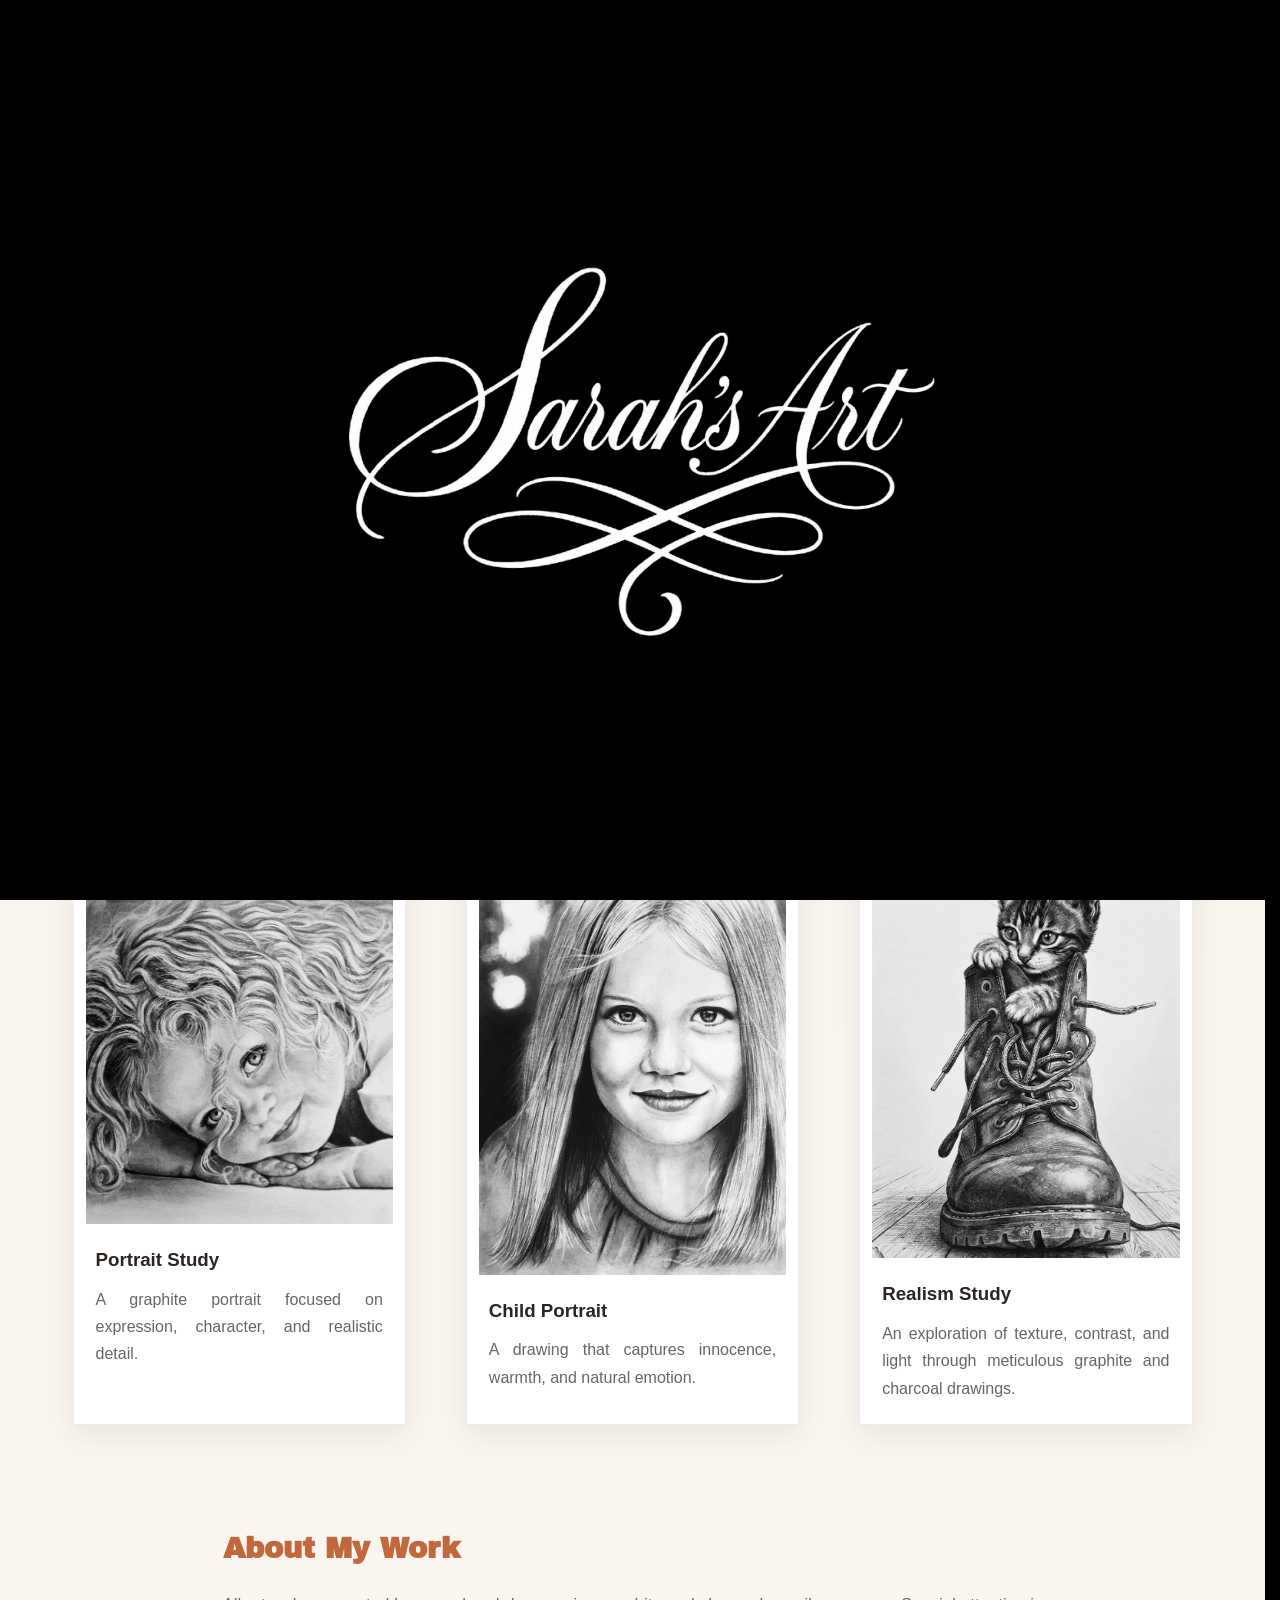
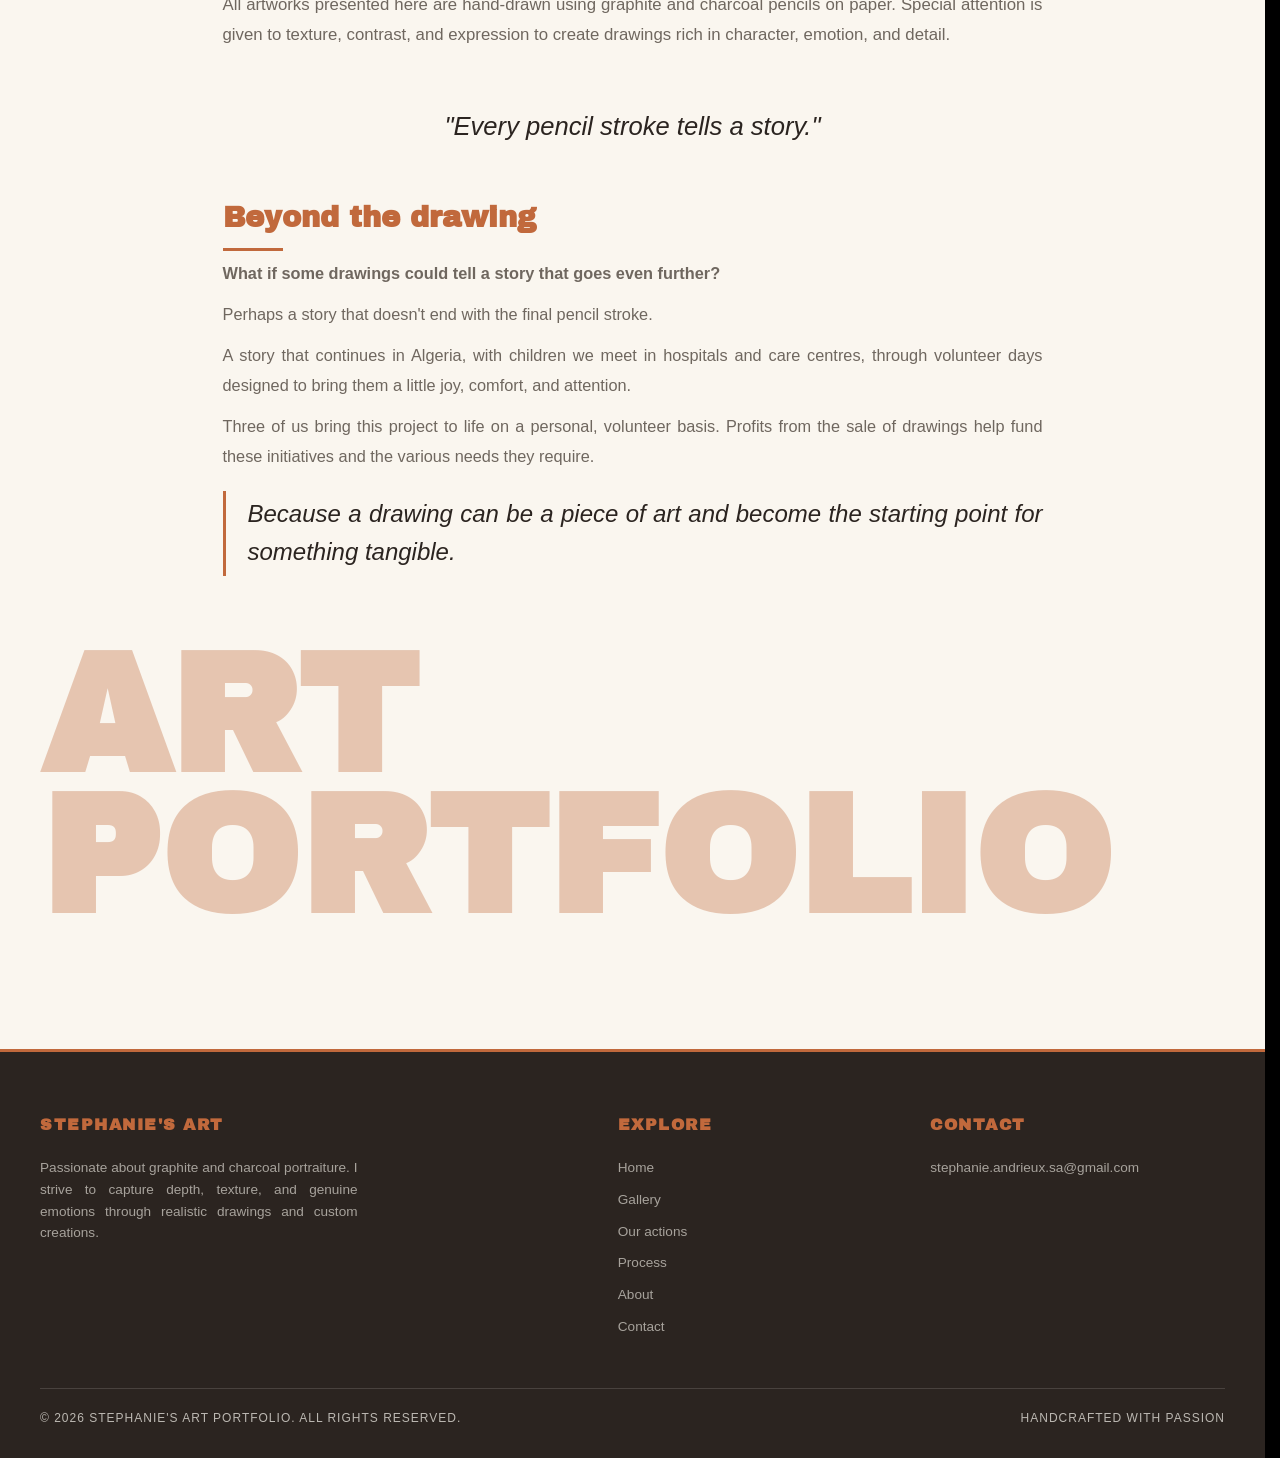
==== commit 56fb1eb6: "Enhance navbar: sticky layout, dynamic scroll sizing, smooth scroll to top on logo click, and aligne" ====
--- a/index.html
+++ b/index.html
@@ -14,14 +14,14 @@
     <script>(function () { var l; try { l = localStorage.getItem('stephanie-art-lang'); } catch (e) { } if (l !== 'en' && l !== 'fr') { l = (navigator.language || '').slice(0, 2) === 'fr' ? 'fr' : 'en'; } document.documentElement.lang = l; document.documentElement.classList.add('i18n-loading'); })();</script>
 
     <link rel="icon" type="image/webp" href="Images/Logo.webp">
-    <link rel="canonical" href="https://gallery-sa.vercel.app/">
+    <link rel="canonical" href="https://stephanie-andrieux.github.io/gallery/">
 
     <meta property="og:type" content="website">
     <meta property="og:site_name" content="Stephanie’s Art Portfolio">
     <meta property="og:title" content="Stephanie’s Art Portfolio">
-    <meta property="og:url" content="https://gallery-sa.vercel.app/">
-    <meta property="og:image" content="https://gallery-sa.vercel.app/Images/Dessin1.webp">
-    <meta property="og:image:secure_url" content="https://gallery-sa.vercel.app/Images/Dessin1.webp">
+    <meta property="og:url" content="https://stephanie-andrieux.github.io/gallery/">
+    <meta property="og:image" content="https://stephanie-andrieux.github.io/gallery/Images/Dessin1.webp">
+    <meta property="og:image:secure_url" content="https://stephanie-andrieux.github.io/gallery/Images/Dessin1.webp">
     <meta property="og:image:type" content="image/webp">
     <meta property="og:image:alt" content="Portrait au crayon d’une petite fille">
     <meta property="og:locale" content="en_US">
@@ -29,7 +29,7 @@
 
     <meta name="twitter:card" content="summary_large_image">
     <meta name="twitter:title" content="Stephanie’s Art Portfolio">
-    <meta name="twitter:image" content="https://gallery-sa.vercel.app/Images/Dessin1.webp">
+    <meta name="twitter:image" content="https://stephanie-andrieux.github.io/gallery/Images/Dessin1.webp">
 
     <link rel="preconnect" href="https://fonts.googleapis.com">
     <link rel="preconnect" href="https://fonts.gstatic.com" crossorigin>
@@ -39,10 +39,7 @@
         <link href="https://fonts.googleapis.com/css2?family=Archivo+Black&display=swap" rel="stylesheet">
     </noscript>
     <link rel="stylesheet" href="language.css">
-    <script>
-        window.va = window.va || function () { (window.vaq = window.vaq || []).push(arguments); };
-    </script>
-    <script defer src="/_vercel/insights/script.js"></script>
+    <link rel="stylesheet" href="site-shell.css">
     
     <style>
         /* =========================
@@ -104,7 +101,7 @@
                 #faf6ef;
             color: #2b2420;
             line-height: 1.7;
-            overflow-x: hidden;
+            overflow-x: clip;
         }
 
         /* =========================
@@ -117,14 +114,18 @@
             align-items: center;
             padding: 8px 40px;
             background-color: #2b2420;
+            position: -webkit-sticky;
             position: sticky;
             top: 0;
             z-index: 1000;
+            view-transition-name: site-nav;
         }
 
         .logo-img {
             height: clamp(50px, 15vw, 90px);
             max-width: 100%;
+            aspect-ratio: 629 / 397;
+            width: auto;
         }
 
         .nav-right {
@@ -971,7 +972,7 @@
 
     <!-- NAV — copie exacte about.html -->
     <nav>
-        <img src="Images/Logo.webp" alt="Sarah's Art" class="logo-img">
+        <img src="Images/Logo.webp" alt="Sarah's Art" class="logo-img" width="629" height="397">
         <div class="nav-right">
             <div class="nav-links" id="navLinks">
                 <a href="index.html" data-i18n="nav.home">Home</a>
--- a/language.css
+++ b/language.css
@@ -8,7 +8,12 @@
 
 html {
   scrollbar-gutter: stable;
-  overflow-y: scroll;
+  overflow-y: scroll;
+}
+
+html,
+body {
+  overflow-x: clip;
 }
 
 /* Fix saut de texte EN -> FR : on cache uniquement le texte traduit le temps
--- a/site-shell.css
+++ b/site-shell.css
@@ -0,0 +1,206 @@
+/* Shared navigation and footer for the public site */
+:root {
+  --ink: #2b2420;
+  --paper: #faf6ef;
+  --accent: #c1693c;
+  --muted-light: rgba(250, 246, 239, 0.68);
+  --line-dark: rgba(250, 246, 239, 0.14);
+}
+
+nav {
+  position: -webkit-sticky;
+  position: sticky;
+  top: 0;
+  z-index: 1000;
+  background-color: #2b2420;
+  view-transition-name: site-nav;
+  min-height: 114px; /* Hauteur initiale augmentée de 1 cm (~38px) */
+  padding-block: 14px !important;
+  padding-inline: clamp(20px, 5vw, 64px) !important;
+  border-bottom: 1px solid rgba(250, 246, 239, 0.1);
+  box-shadow: 0 8px 24px rgba(43, 36, 32, 0.12);
+  box-sizing: border-box;
+  transition: min-height 0.35s cubic-bezier(0.4, 0, 0.2, 1),
+              padding-block 0.35s cubic-bezier(0.4, 0, 0.2, 1),
+              box-shadow 0.35s ease;
+}
+
+/* Navbar dynamique au scroll : taille réduite vers le bas */
+nav.nav-scrolled {
+  min-height: 72px;
+  padding-block: 7px !important;
+  box-shadow: 0 10px 30px rgba(0, 0, 0, 0.35);
+}
+
+.logo-img {
+  width: auto;
+  height: clamp(68px, 7.5vw, 98px) !important; /* Augmenté de manière proportionnelle (+1 cm) */
+  object-fit: contain;
+  cursor: pointer;
+  transform-origin: left center;
+  transition: height 0.35s cubic-bezier(0.4, 0, 0.2, 1),
+              transform 0.3s ease,
+              opacity 0.2s ease;
+}
+
+.logo-img:hover {
+  transform: translateY(-2px);
+  opacity: 0.95;
+}
+
+.logo-img:active {
+  transform: translateY(0);
+}
+
+/* Logo dynamique au scroll : format compact */
+nav.nav-scrolled .logo-img {
+  height: clamp(48px, 5vw, 58px) !important;
+}
+
+/* Desktop: alignement parfait du logo et de la navigation avec la grille de contenu (1200px)
+   La boucle du S de « Sarah's Art » est alignée verticalement au pixel près avec le « D » de « Dessin » */
+@media (min-width: 1200px) {
+  nav {
+    padding-left: calc((100% - 1200px) / 2 + 34.3px) !important;
+    padding-right: calc((100% - 1200px) / 2 + 40px) !important;
+  }
+
+  .logo-img {
+    margin-left: 0 !important;
+  }
+
+  .nav-right {
+    margin-right: 0 !important;
+  }
+}
+
+@media (min-width: 769px) and (max-width: 1199px) {
+  nav {
+    padding-left: 34.3px !important;
+    padding-right: 40px !important;
+  }
+
+  .logo-img {
+    margin-left: 0 !important;
+  }
+
+  .nav-right {
+    margin-right: 0 !important;
+  }
+}
+
+.nav-right {
+  gap: clamp(14px, 2.5vw, 30px) !important;
+}
+
+.nav-links {
+  gap: clamp(14px, 2vw, 28px);
+}
+
+.nav-links a {
+  margin-left: 0 !important;
+  padding: 10px 0;
+  font-weight: 600;
+  transition: color 0.3s ease;
+}
+
+.nav-links a[aria-current="page"] {
+  color: #fff;
+}
+
+.nav-links a[aria-current="page"]::after {
+  width: 100%;
+}
+
+.hamburger {
+  border-radius: 3px;
+  transition: background 0.3s ease;
+}
+
+.hamburger:hover,
+.hamburger:focus-visible {
+  background: rgba(193, 105, 60, 0.18);
+  outline: none;
+}
+
+footer {
+  margin-top: 80px;
+  background: var(--ink);
+  border-top: 3px solid var(--accent);
+}
+
+.footer-container {
+  grid-template-columns: minmax(240px, 1.7fr) minmax(140px, 0.8fr) minmax(220px, 1fr) !important;
+  gap: clamp(28px, 6vw, 80px) !important;
+}
+
+.footer-col h4 {
+  letter-spacing: 1.8px;
+}
+
+.footer-col p {
+  max-width: 42ch;
+}
+
+.footer-col a:focus-visible,
+.footer-bottom a:focus-visible {
+  color: var(--accent);
+  outline: 2px solid var(--accent);
+  outline-offset: 4px;
+}
+
+.footer-bottom {
+  border-top-color: var(--line-dark) !important;
+}
+
+@media (max-width: 768px) {
+  nav {
+    min-height: 80px;
+    padding-block: 10px !important;
+    padding-inline: 18px !important;
+  }
+
+  nav.nav-scrolled {
+    min-height: 62px;
+    padding-block: 5px !important;
+  }
+
+  .logo-img {
+    height: 60px !important;
+    margin-left: 0 !important;
+  }
+
+  nav.nav-scrolled .logo-img {
+    height: 48px !important;
+  }
+
+  .nav-right {
+    margin-right: 0 !important;
+  }
+
+  .nav-links {
+    border-top: 3px solid var(--accent) !important;
+    box-shadow: 0 18px 30px rgba(43, 36, 32, 0.2);
+  }
+
+  .nav-links a {
+    width: 100%;
+  }
+
+  footer {
+    margin-top: 56px;
+  }
+
+  .footer-container {
+    gap: 28px !important;
+  }
+}
+
+@media (prefers-reduced-motion: reduce) {
+  .logo-img,
+  .hamburger,
+  .nav-links a,
+  .footer-col a {
+    transition: none;
+  }
+}
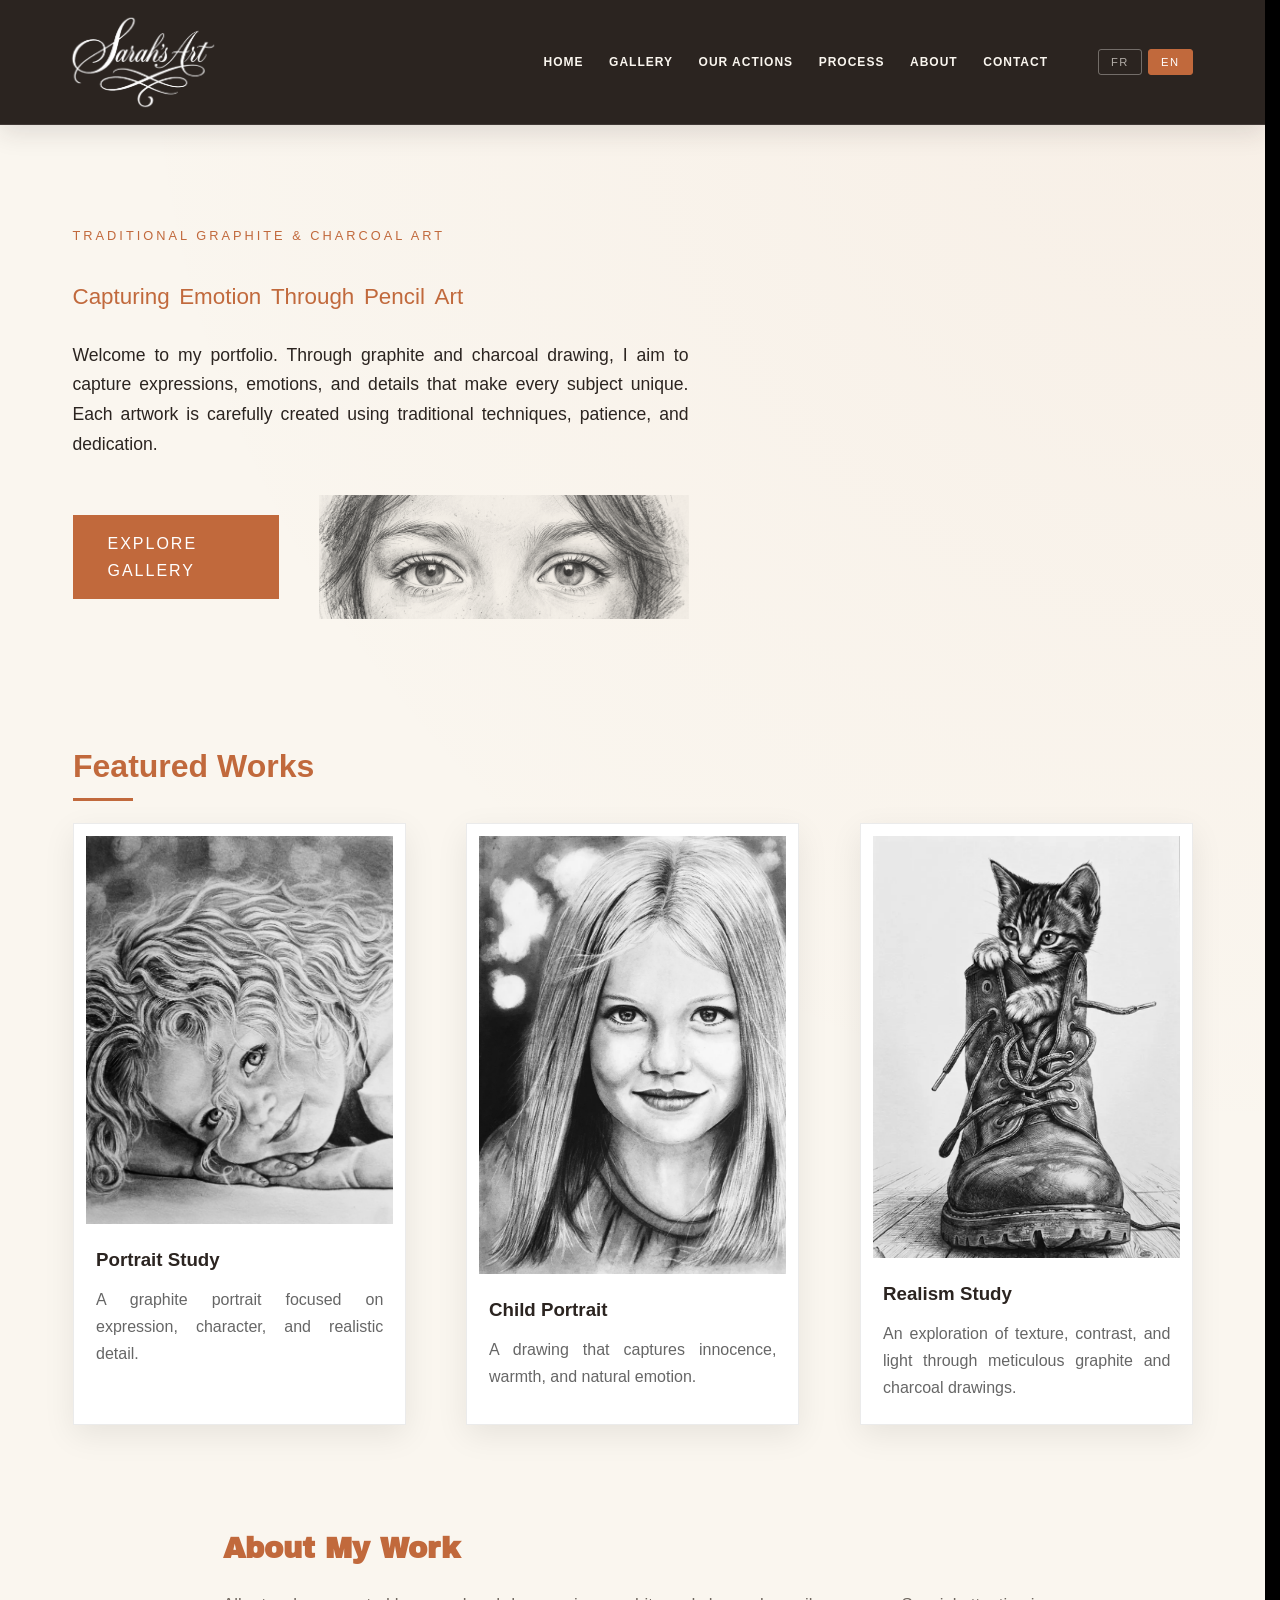
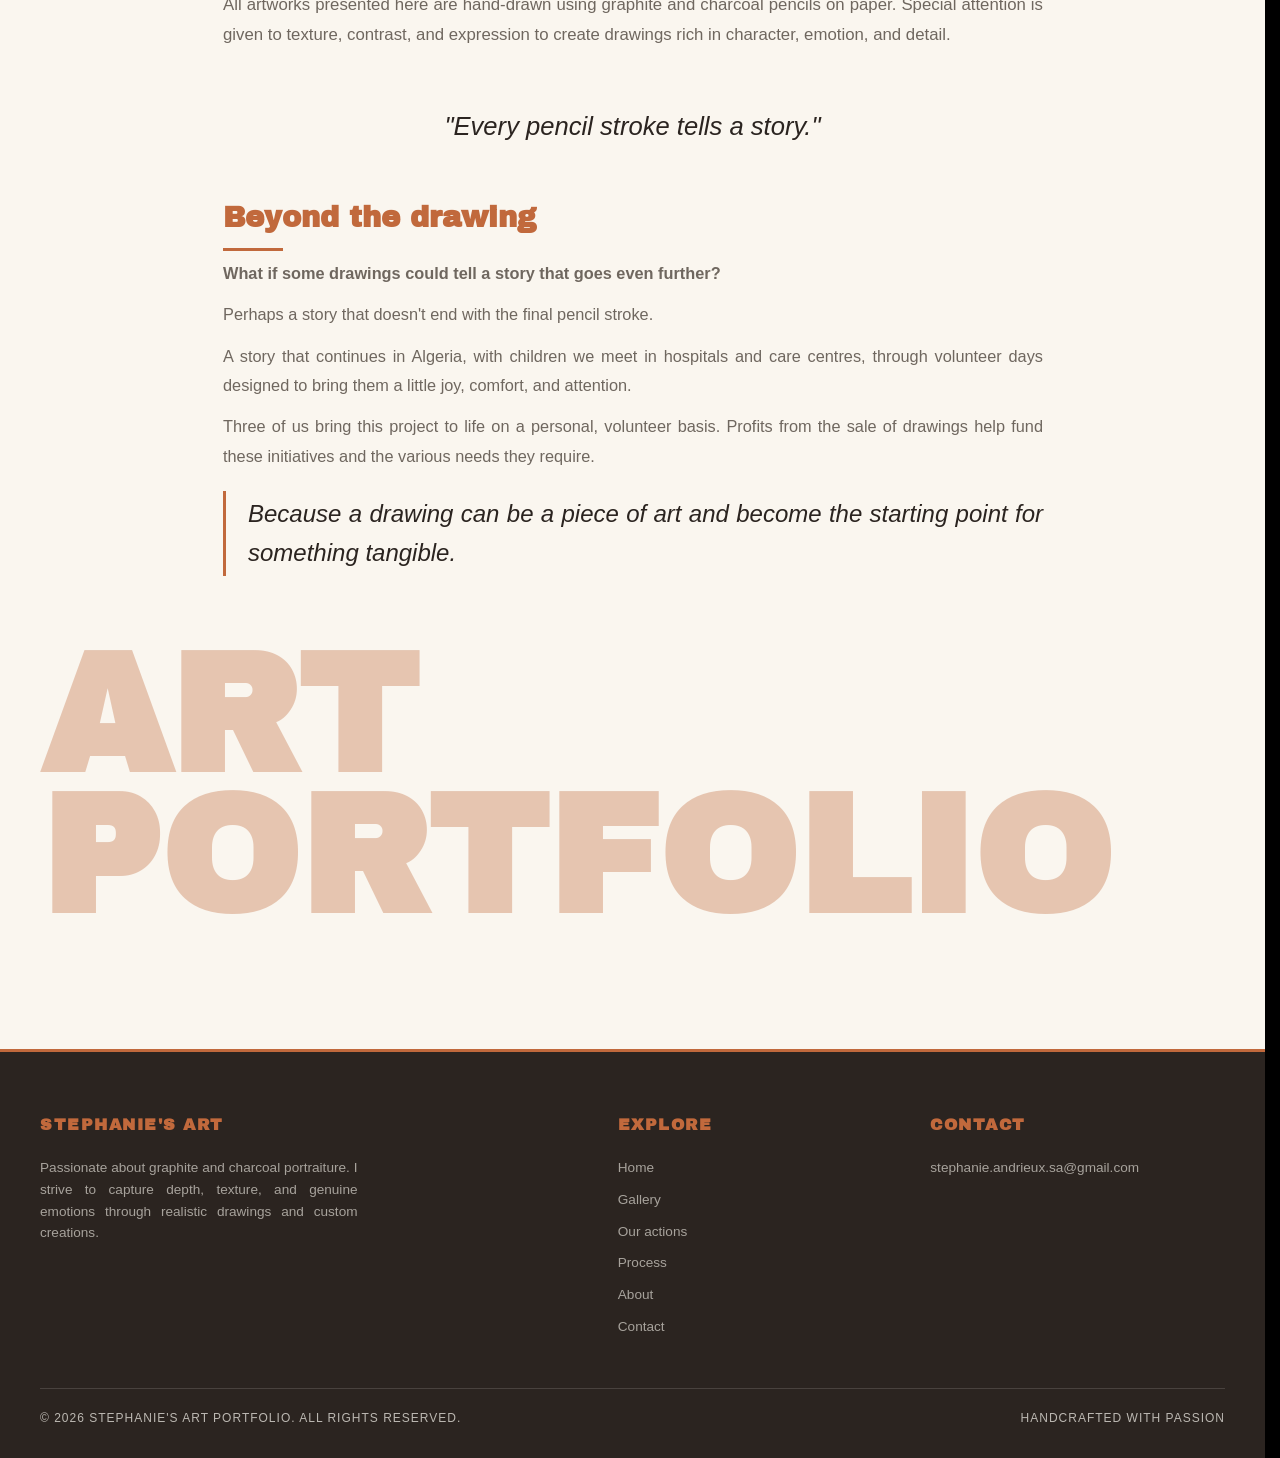
==== commit 7a5f807b: "Add scroll reveal, faster hero entrance, gallery lightbox and portrait order flow" ====
--- a/index.html
+++ b/index.html
@@ -210,8 +210,8 @@
             margin-bottom: 10px;
 
             opacity: 0;
-            animation: fadeIn .8s ease forwards;
-            animation-delay: 3.5s;
+            animation: fadeIn .6s ease forwards;
+            animation-delay: 1.6s;
         }
 
         .hero h1 {
@@ -255,8 +255,8 @@
             flex-wrap: wrap;
             margin-bottom: 25px;
             opacity: 0;
-            animation: fadeIn 0.8s ease forwards;
-            animation-delay: 6.1s;
+            animation: fadeIn 0.6s ease forwards;
+            animation-delay: 2.2s;
         }
 
         .focus-word {
@@ -308,8 +308,8 @@
             margin-bottom: 35px;
             text-align: justify;
             opacity: 0;
-            animation: fadeIn 0.8s ease forwards;
-            animation-delay: 7.4s;
+            animation: fadeIn 0.6s ease forwards;
+            animation-delay: 2.7s;
         }
 
         .btn-gallery {
@@ -322,8 +322,8 @@
             letter-spacing: 2px;
             transition: 0.4s;
             opacity: 0;
-            animation: fadeIn 1s ease forwards;
-            animation-delay: 8.7s;
+            animation: fadeIn 0.6s ease forwards;
+            animation-delay: 3.1s;
             position: relative;
             overflow: hidden;
         }
@@ -363,8 +363,8 @@
             mix-blend-mode: multiply;
             flex-shrink: 0;
             will-change: transform;
-            animation: fadeInEyes 1s ease forwards;
-            animation-delay: 10s;
+            animation: fadeInEyes 0.6s ease forwards;
+            animation-delay: 3.3s;
         }
 
         @keyframes fadeInEyes {
@@ -385,7 +385,6 @@
             max-width: 1200px;
             margin: auto;
             padding: 40px;
-            animation: fadeUp 1.2s ease;
         }
 
         .section-title {
@@ -466,7 +465,6 @@
             max-width: 900px;
             margin: 60px auto 20px;
             padding: 0 40px;
-            animation: fadeUp 1.4s ease;
         }
 
         .about-preview p {
@@ -490,7 +488,6 @@
             font-size: 1.6rem;
             font-style: italic;
             color: #2b2420;
-            animation: fadeUp 1.6s ease;
             transition: .4s;
         }
 
@@ -507,7 +504,6 @@
             max-width: 900px;
             margin: 10px auto 50px;
             padding: 0 40px;
-            animation: fadeUp 1.6s ease;
         }
 
         .beyond-title {
@@ -690,27 +686,72 @@
         }
 
         /* =========================
-           DELAIS REDUITS SI SPLASH DEJA VU
+           DELAIS REDUITS SI SPLASH DEJA VU (~1.5s total)
         ========================= */
 
         .splash-skipped .intro {
-            animation-delay: 0.2s;
+            animation-delay: 0.1s;
         }
 
         .splash-skipped .true-focus-wrapper {
-            animation-delay: 1.4s;
+            animation-delay: 0.45s;
         }
 
         .splash-skipped .hero-text {
-            animation-delay: 2s;
+            animation-delay: 0.75s;
         }
 
         .splash-skipped .btn-gallery {
-            animation-delay: 2.6s;
+            animation-delay: 1.0s;
         }
 
         .splash-skipped .eyes-hero {
-            animation-delay: 3.2s;
+            animation-delay: 1.1s;
+        }
+
+        /* =========================
+           PREFERS REDUCED MOTION
+        ========================= */
+
+        @media (prefers-reduced-motion: reduce) {
+            .splash-screen {
+                display: none !important;
+            }
+
+            .intro,
+            .hero h1,
+            .true-focus-wrapper,
+            .hero-text,
+            .btn-gallery,
+            .eyes-hero {
+                opacity: 1 !important;
+                animation: none !important;
+                transition: none !important;
+            }
+
+            .typed-cursor {
+                display: none !important;
+            }
+
+            .focus-word {
+                filter: none !important;
+                color: #c1693c !important;
+                transition: none !important;
+            }
+
+            .focus-word.blurred {
+                filter: none !important;
+                color: #c1693c !important;
+            }
+
+            .focus-word.focused::before,
+            .focus-word.focused::after {
+                display: none !important;
+            }
+
+            .big-tagline h2 {
+                animation: none !important;
+            }
         }
 
         /* =========================
@@ -1025,10 +1066,10 @@
         </div>
     </section>
 
-    <section class="featured">
+    <section class="featured reveal">
         <h2 class="section-title" data-i18n="index.featured">Featured Works</h2>
         <div class="featured-grid">
-            <div class="art-card">
+            <div class="art-card reveal" style="--reveal-delay: 0.1s;">
                 <img src="Images/Dessin1.webp" alt="Portrait Drawing">
                 <div class="art-card-content">
                     <h3 data-i18n="index.card1Title">Portrait Study</h3>
@@ -1036,14 +1077,14 @@
                         detail.</p>
                 </div>
             </div>
-            <div class="art-card">
+            <div class="art-card reveal" style="--reveal-delay: 0.25s;">
                 <img src="Images/Dessin2.webp" alt="Child Portrait">
                 <div class="art-card-content">
                     <h3 data-i18n="index.card2Title">Child Portrait</h3>
                     <p data-i18n="index.card2Desc">A drawing that captures innocence, warmth, and natural emotion.</p>
                 </div>
             </div>
-            <div class="art-card">
+            <div class="art-card reveal" style="--reveal-delay: 0.4s;">
                 <img src="Images/Dessin3.webp" alt="Realism Study">
                 <div class="art-card-content">
                     <h3 data-i18n="index.card3Title">Realism Study</h3>
@@ -1054,7 +1095,7 @@
         </div>
     </section>
 
-    <section class="about-preview">
+    <section class="about-preview reveal">
         <h2 data-i18n="index.aboutTitle">About My Work</h2>
         <p data-i18n="index.aboutText">
             All artworks presented here are hand-drawn using graphite and charcoal pencils on paper.
@@ -1063,11 +1104,11 @@
         </p>
     </section>
 
-    <section class="quote" data-i18n="index.quote">
+    <section class="quote reveal" data-i18n="index.quote">
         "Every pencil stroke tells a story."
     </section>
 
-    <section class="beyond-drawing">
+    <section class="beyond-drawing reveal">
         <h2 class="beyond-title" data-i18n="index.beyondTitle">Beyond the drawing</h2>
         <p class="beyond-lead" data-i18n="index.beyondLead">What if some drawings could tell a story that goes even
             further?</p>
@@ -1116,9 +1157,10 @@
     </footer>
 
     <script src="language.js"></script>
+    <script src="reveal.js" defer></script>
 
     <script>
-        // Splash screen — uniquement à la première ouverture du site (une fois par session)
+        // Splash screen — uniquement à la première ouverture du site (réduit à ~1.5s)
         (function () {
             var splash = document.getElementById('splash');
             if (!splash) return;
@@ -1135,11 +1177,11 @@
                 splash.style.display = 'none';
                 document.documentElement.classList.add('splash-skipped');
             } else {
-                // Première visite de la session -> on l'affiche puis on le cache après 3s
+                // Première visite de la session -> on l'affiche puis on le cache après 1.5s
                 window.addEventListener('load', function () {
                     setTimeout(function () {
                         splash.classList.add('hidden');
-                    }, 3000); // 3 secondes
+                    }, 1500); // 1.5 seconde
                 });
                 try {
                     sessionStorage.setItem('splashShown', 'true');
@@ -1197,7 +1239,8 @@
 
             document.addEventListener('DOMContentLoaded', function () {
                 var eyesHero = document.querySelector('.eyes-hero');
-                if (eyesHero && window.innerWidth > 768) {
+                var prefersReduced = window.matchMedia && window.matchMedia('(prefers-reduced-motion: reduce)').matches;
+                if (!prefersReduced && eyesHero && window.innerWidth > 768) {
                     document.addEventListener('mousemove', function (e) {
                         var x = (e.clientX / window.innerWidth - 0.5) * 18;
                         var y = (e.clientY / window.innerHeight - 0.5) * 8;
@@ -1210,11 +1253,13 @@
                 }
             });
 
-            const INIT_DELAY = 1000;
-            const INTERVAL = 1200;
+            const INTERVAL = 1100;
             let focusInterval = null;
 
             function startTrueFocus() {
+                if (window.matchMedia && window.matchMedia('(prefers-reduced-motion: reduce)').matches) {
+                    return;
+                }
                 if (focusInterval) clearInterval(focusInterval);
                 const words = document.querySelectorAll('#trueFocus .focus-word');
                 if (!words.length) return;
@@ -1229,32 +1274,32 @@
                     applyFocus(current);
                     current = (current + 1) % words.length;
                 }
+                var skipped = document.documentElement.classList.contains('splash-skipped');
+                var initDelay = skipped ? 400 : 2200;
                 setTimeout(function () {
                     next();
                     focusInterval = setInterval(next, INTERVAL);
-                }, INIT_DELAY);
+                }, initDelay);
             }
             document.addEventListener('languageChanged', startTrueFocus);
         })();
     </script>
 
     <script>
-        // Effet machine à écrire pour le titre "Hello, I'm Stephanie"
+        // Effet machine à écrire pour le titre du Hero
         (function () {
             var h1 = document.querySelector('.hero h1');
             if (!h1) return;
 
             var firstRun = true;
-            var TYPE_SPEED = 220; // ms par caractère
+            var TYPE_SPEED = 40; // ms par caractère (frappe fluide et dynamique)
 
             function getInitialDelay() {
-                // Respecte le même timing que les autres éléments du hero
                 var skipped = document.documentElement.classList.contains('splash-skipped');
-                return skipped ? 800 : 4800;
+                return skipped ? 150 : 1750;
             }
 
             function typeWriterEffect(el, html, speed) {
-                // Découpe le HTML en tokens : balises entières + caractères individuels
                 var tokens = html.match(/<[^>]+>|[^<]/g) || [];
                 el.innerHTML = '';
                 var cursor = document.createElement('span');
@@ -1277,16 +1322,19 @@
                     } else {
                         setTimeout(function () {
                             if (cursor.parentNode) cursor.remove();
-                        }, 900);
+                        }, 500);
                     }
                 }
                 step();
             }
 
             document.addEventListener('languageChanged', function () {
-                // language.js a déjà rempli le h1 -> on récupère le texte final,
-                // puis on le vide pour le retaper progressivement
                 var fullHtml = h1.innerHTML;
+                if (window.matchMedia && window.matchMedia('(prefers-reduced-motion: reduce)').matches) {
+                    h1.classList.remove('typing-active');
+                    h1.style.opacity = '1';
+                    return;
+                }
                 var delay = firstRun ? getInitialDelay() : 0;
                 firstRun = false;
                 h1.innerHTML = '';
--- a/language.css
+++ b/language.css
@@ -1,18 +1,20 @@
-/* Transitions fluides entre les pages (Chrome/Edge/Safari 18.2+) :
-   empêche la nav de "clignoter/recharger" au clic sur un lien.
-   Les navigateurs non compatibles (ex: Firefox) ignorent cette règle
-   sans aucun risque, la navigation reste normale. */
-@view-transition {
-  navigation: auto;
-}
+/* Transitions fluides entre les pages (Chrome/Edge/Safari 18.2+) :
+   empêche la nav de "clignoter/recharger" au clic sur un lien.
+   Les navigateurs non compatibles (ex: Firefox) ignorent cette règle
+   sans aucun risque, la navigation reste normale. */
+@view-transition {
+  navigation: auto;
+}
 
-html {
-  scrollbar-gutter: stable;
-  overflow-y: scroll;
-}
-
-html,
-body {
+@media (min-width: 769px) {
+  html {
+    scrollbar-gutter: stable;
+    overflow-y: scroll;
+  }
+}
+
+html,
+body {
   overflow-x: clip;
 }
 
@@ -59,4 +61,36 @@
 
 .lang-sep {
   display: none;
-}+}
+
+/* ========================================================
+   APPARITION AU SCROLL (reveal.js)
+   Sûreté : le masquage initial (opacity: 0, translateY) ne
+   s'applique QUE si le script reveal.js a marqué html.js-ready.
+   Si JS est désactivé ou si IntersectionObserver est absent,
+   le contenu reste visible sans accroc.
+   ======================================================== */
+html.js-ready .reveal:not(.is-visible) {
+  opacity: 0;
+  transform: translateY(30px);
+}
+
+html.js-ready .reveal {
+  transition: opacity 0.8s ease, transform 0.8s ease;
+  transition-delay: var(--reveal-delay, 0s);
+  will-change: opacity, transform;
+}
+
+html.js-ready .reveal.is-visible {
+  opacity: 1;
+}
+
+@media (prefers-reduced-motion: reduce) {
+  html.js-ready .reveal:not(.is-visible),
+  html.js-ready .reveal,
+  .reveal {
+    opacity: 1 !important;
+    transform: none !important;
+    transition: none !important;
+  }
+}
--- a/site-shell.css
+++ b/site-shell.css
@@ -11,6 +11,9 @@
   position: -webkit-sticky;
   position: sticky;
   top: 0;
+  left: 0;
+  right: 0;
+  width: 100%;
   z-index: 1000;
   background-color: #2b2420;
   view-transition-name: site-nav;
@@ -129,9 +132,11 @@
   border-top: 3px solid var(--accent);
 }
 
-.footer-container {
-  grid-template-columns: minmax(240px, 1.7fr) minmax(140px, 0.8fr) minmax(220px, 1fr) !important;
-  gap: clamp(28px, 6vw, 80px) !important;
+@media (min-width: 769px) {
+  .footer-container {
+    grid-template-columns: minmax(240px, 1.7fr) minmax(140px, 0.8fr) minmax(220px, 1fr) !important;
+    gap: clamp(28px, 6vw, 80px) !important;
+  }
 }
 
 .footer-col h4 {
@@ -155,6 +160,14 @@
 
 @media (max-width: 768px) {
   nav {
+    width: 100% !important;
+    max-width: 100vw !important;
+    left: 0 !important;
+    right: 0 !important;
+    margin: 0 !important;
+    box-sizing: border-box !important;
+    background-color: #2b2420 !important;
+    view-transition-name: none !important;
     min-height: 80px;
     padding-block: 10px !important;
     padding-inline: 18px !important;
@@ -192,8 +205,26 @@
   }
 
   .footer-container {
+    grid-template-columns: 1fr !important;
     gap: 28px !important;
   }
+}
+
+/* Transitions inter-pages : la navbar reste noire sur 100% de la largeur sans aucun flash */
+::view-transition-group(site-nav) {
+  background-color: #2b2420;
+  width: 100% !important;
+  left: 0 !important;
+  right: 0 !important;
+  box-sizing: border-box;
+}
+
+::view-transition-old(site-nav),
+::view-transition-new(site-nav) {
+  width: 100% !important;
+  height: 100% !important;
+  object-fit: cover !important;
+  object-position: left top !important;
 }
 
 @media (prefers-reduced-motion: reduce) {
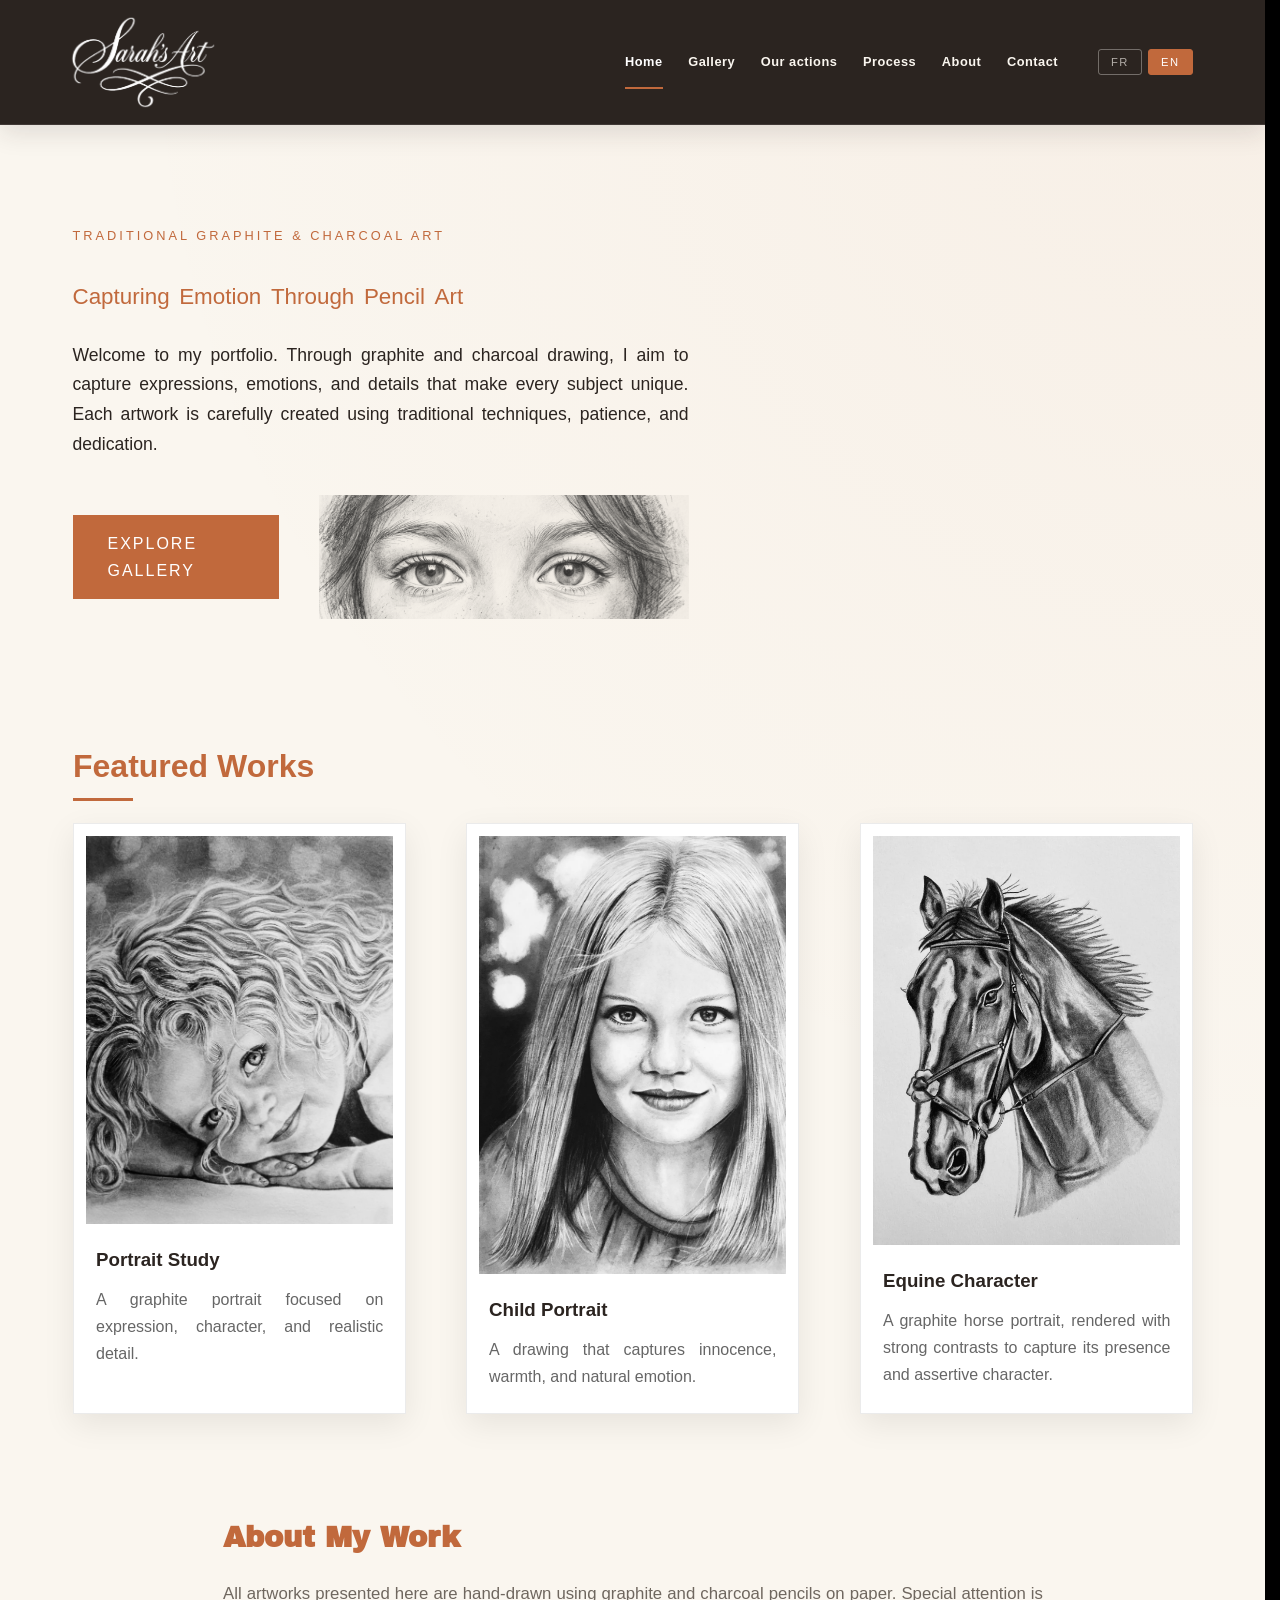
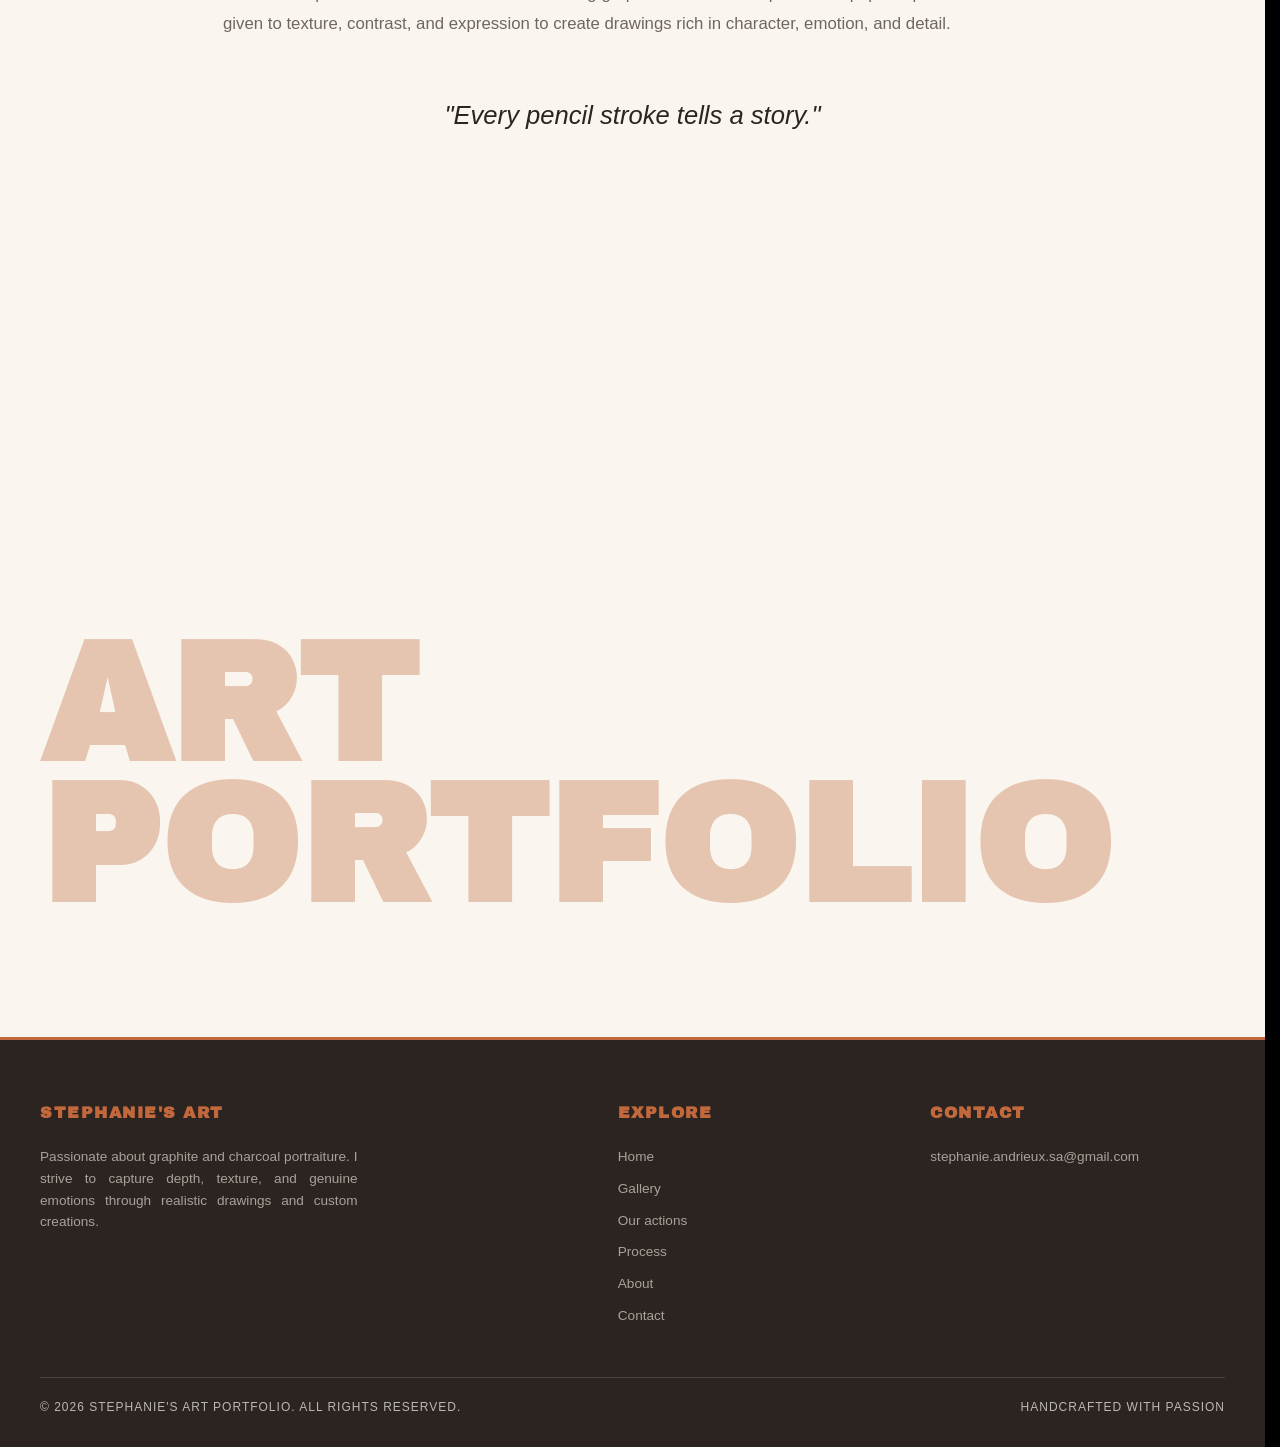
==== commit fc276648: "Stabilisation de la navbar inter-pages, mise a jour des dessins et textes de la galerie" ====
--- a/index.html
+++ b/index.html
@@ -6,12 +6,31 @@
     <meta name="viewport" content="width=device-width, initial-scale=1.0">
     <title>Stephanie’s Art Portfolio</title>
 
+    <script>
+        (function () {
+            try {
+                if (sessionStorage.getItem('splashShown')) {
+                    document.documentElement.classList.add('splash-skipped');
+                }
+            } catch (e) { }
+            var l;
+            try { l = localStorage.getItem('stephanie-art-lang'); } catch (e) { }
+            if (l !== 'en' && l !== 'fr') { l = (navigator.language || '').slice(0, 2) === 'fr' ? 'fr' : 'en'; }
+            document.documentElement.lang = l;
+            document.documentElement.classList.add('i18n-loading');
+        })();
+    </script>
     <style>
         html {
             background: #000;
         }
+        html.splash-skipped {
+            background: #faf6ef !important;
+        }
+        html.splash-skipped #splash {
+            display: none !important;
+        }
     </style>
-    <script>(function () { var l; try { l = localStorage.getItem('stephanie-art-lang'); } catch (e) { } if (l !== 'en' && l !== 'fr') { l = (navigator.language || '').slice(0, 2) === 'fr' ? 'fr' : 'en'; } document.documentElement.lang = l; document.documentElement.classList.add('i18n-loading'); })();</script>
 
     <link rel="icon" type="image/webp" href="Images/Logo.webp">
     <link rel="canonical" href="https://stephanie-andrieux.github.io/gallery/">
@@ -104,82 +123,7 @@
             overflow-x: clip;
         }
 
-        /* =========================
-           NAVIGATION
-        ========================= */
-
-        nav {
-            display: flex;
-            justify-content: space-between;
-            align-items: center;
-            padding: 8px 40px;
-            background-color: #2b2420;
-            position: -webkit-sticky;
-            position: sticky;
-            top: 0;
-            z-index: 1000;
-            view-transition-name: site-nav;
-        }
-
-        .logo-img {
-            height: clamp(50px, 15vw, 90px);
-            max-width: 100%;
-            aspect-ratio: 629 / 397;
-            width: auto;
-        }
-
-        .nav-right {
-            display: flex;
-            align-items: center;
-            gap: 25px;
-        }
-
-        .nav-links {
-            display: flex;
-            align-items: center;
-        }
-
-        .lang-switcher {
-            display: flex;
-            align-items: center;
-            align-self: center;
-            gap: 6px;
-            margin-left: 20px;
-            height: 100%;
-        }
-
-        .nav-links a {
-            color: #faf6ef;
-            text-decoration: none;
-            margin-left: 25px;
-            font-size: 0.75rem;
-            letter-spacing: 1px;
-            text-transform: uppercase;
-            position: relative;
-        }
-
-        .nav-links a::after {
-            content: "";
-            position: absolute;
-            left: 0;
-            bottom: -6px;
-            width: 0;
-            height: 2px;
-            background: #c1693c;
-            transition: 0.3s;
-        }
-
-        .nav-links a:hover::after {
-            width: 100%;
-        }
-
-        .lang-switcher-menu {
-            display: none;
-        }
-
-        .hamburger {
-            display: none;
-        }
+        /* Navigation styles managed centrally by site-shell.css */
 
         /* =========================
            HERO
@@ -760,91 +704,7 @@
 
         @media (max-width: 768px) {
 
-            nav {
-                padding: 8px 20px;
-                align-items: center;
-            }
-
-            .nav-right {
-                gap: 12px;
-            }
-
-            .lang-switcher {
-                display: none;
-            }
-
-            .lang-switcher-menu {
-                display: flex;
-                justify-content: center;
-                align-items: center;
-                gap: 10px;
-                padding: 14px 0 8px;
-            }
-
-            .nav-links {
-                display: none;
-                flex-direction: column;
-                position: absolute;
-                top: 100%;
-                left: 0;
-                right: 0;
-                background: #2b2420;
-                border-top: 2px solid #c1693c;
-                padding: 8px 0 14px;
-                gap: 0;
-                z-index: 999;
-            }
-
-            .nav-links.open {
-                display: flex;
-            }
-
-            .nav-links a {
-                margin-left: 0;
-                padding: 11px 20px;
-                font-size: 0.8rem;
-                transition: color 0.3s, background 0.3s;
-            }
-
-            .nav-links a:hover {
-                color: #c1693c;
-                background: rgba(193, 105, 60, 0.08);
-            }
-
-            .nav-links a::after {
-                display: none;
-            }
-
-            .hamburger {
-                display: flex;
-                flex-direction: column;
-                justify-content: center;
-                gap: 5px;
-                background: none;
-                border: none;
-                cursor: pointer;
-                padding: 6px;
-            }
-
-            .hamburger span {
-                display: block;
-                width: 22px;
-                height: 2px;
-                background: #faf6ef;
-                transition: transform 0.3s ease, opacity 0.3s ease;
-            }
-
-            .hamburger.open span:nth-child(1) {
-                transform: translateY(7px) rotate(45deg);
-            }
-
-            .hamburger.open span:nth-child(2) {
-                opacity: 0;
-            }
-
-            .hamburger.open span:nth-child(3) {
-                transform: translateY(-7px) rotate(-45deg);
-            }
+
 
             .btn-eyes-row {
                 flex-direction: column;
@@ -1008,34 +868,33 @@
 <body>
 
     <div class="splash-screen" id="splash">
-        <img src="Images/Logo.webp" alt="Sarah's Art">
+        <img src="Images/Logo.webp" alt="Stephanie's Art">
     </div>
 
-    <!-- NAV — copie exacte about.html -->
+    <!-- NAV -->
     <nav>
-        <img src="Images/Logo.webp" alt="Sarah's Art" class="logo-img" width="629" height="397">
+        <img src="Images/Logo.webp" alt="Stephanie's Art" class="logo-img" width="629" height="397">
         <div class="nav-right">
             <div class="nav-links" id="navLinks">
-                <a href="index.html" data-i18n="nav.home">Home</a>
-                <a href="art.html" data-i18n="nav.gallery">Gallery</a>
-                <a href="actions.html" data-i18n="nav.actions">Our actions</a>
-                <a href="process.html" data-i18n="nav.process">Process</a>
-                <a href="about.html" data-i18n="nav.about">About</a>
+                <a href="index.html" aria-current="page" data-i18n="nav.home">Accueil</a>
+                <a href="art.html" data-i18n="nav.gallery">Galerie</a>
+                <a href="actions.html" data-i18n="nav.actions">Nos actions</a>
+                <a href="process.html" data-i18n="nav.process">Coulisses</a>
+                <a href="about.html" data-i18n="nav.about">À propos</a>
                 <a href="contact.html" data-i18n="nav.contact">Contact</a>
 
                 <div class="lang-switcher-menu" role="group" data-i18n-attr="aria-label:lang.label">
-                    <button type="button" class="lang-btn" data-lang="fr" aria-pressed="false">FR</button>
+                    <button type="button" class="lang-btn active" data-lang="fr" aria-pressed="true">FR</button>
                     <button type="button" class="lang-btn" data-lang="en" aria-pressed="false">EN</button>
                 </div>
-
             </div>
 
             <div class="lang-switcher" role="group" data-i18n-attr="aria-label:lang.label">
-                <button type="button" class="lang-btn" data-lang="fr" aria-pressed="false">FR</button>
+                <button type="button" class="lang-btn active" data-lang="fr" aria-pressed="true">FR</button>
                 <button type="button" class="lang-btn" data-lang="en" aria-pressed="false">EN</button>
             </div>
 
-            <button class="hamburger" id="hamburger">
+            <button class="hamburger" id="hamburger" aria-label="Menu">
                 <span></span>
                 <span></span>
                 <span></span>
@@ -1085,11 +944,10 @@
                 </div>
             </div>
             <div class="art-card reveal" style="--reveal-delay: 0.4s;">
-                <img src="Images/Dessin3.webp" alt="Realism Study">
+                <img src="Images/Dessin7.webp" alt="Caractère équin">
                 <div class="art-card-content">
-                    <h3 data-i18n="index.card3Title">Realism Study</h3>
-                    <p data-i18n="index.card3Desc">An exploration of texture, contrast, and light through meticulous
-                        graphite and charcoal drawings.</p>
+                    <h3 data-i18n="index.card3Title">Equine Character</h3>
+                    <p data-i18n="index.card3Desc">A graphite horse portrait, rendered with strong contrasts to capture its presence and assertive character.</p>
                 </div>
             </div>
         </div>
@@ -1115,7 +973,7 @@
         <p data-i18n="index.beyondP1">Perhaps a story that doesn't end with the final pencil stroke.</p>
         <p data-i18n="index.beyondP2">A story that continues in Algeria, with children we meet in hospitals and care
             centres, through volunteer days designed to bring them a little joy, comfort, and attention.</p>
-        <p data-i18n="index.beyondP3">Three of us bring this project to life on a personal, volunteer basis. Profits
+        <p data-i18n="index.beyondP3">Two of us bring this project to life on a personal, volunteer basis. Profits
             from the sale of drawings help fund these initiatives and the various needs they require.</p>
         <p class="beyond-conclusion" data-i18n="index.beyondP4">Because a drawing can be a piece of art and become the
             starting point for something tangible.</p>
--- a/language.css
+++ b/language.css
@@ -31,6 +31,13 @@
 html.i18n-ready [data-i18n-attr],
 html.i18n-ready [data-i18n-html] {
   visibility: visible;
+}
+
+/* La barre de navigation reste toujours visible et stable, sans aucun clignotement */
+nav [data-i18n],
+nav [data-i18n-attr],
+nav [data-i18n-html] {
+  visibility: visible !important;
 }
 
 /* Language switcher — visible on all pages */
--- a/site-shell.css
+++ b/site-shell.css
@@ -8,6 +8,9 @@
 }
 
 nav {
+  display: flex;
+  justify-content: space-between;
+  align-items: center;
   position: -webkit-sticky;
   position: sticky;
   top: 0;
@@ -23,9 +26,13 @@
   border-bottom: 1px solid rgba(250, 246, 239, 0.1);
   box-shadow: 0 8px 24px rgba(43, 36, 32, 0.12);
   box-sizing: border-box;
-  transition: min-height 0.35s cubic-bezier(0.4, 0, 0.2, 1),
-              padding-block 0.35s cubic-bezier(0.4, 0, 0.2, 1),
-              box-shadow 0.35s ease;
+}
+
+/* Transitions actives UNIQUEMENT lors du scroll (évite tout saut/animation au chargement de page) */
+nav.is-scroll-ready {
+  transition: min-height 0.3s cubic-bezier(0.4, 0, 0.2, 1),
+              padding-block 0.3s cubic-bezier(0.4, 0, 0.2, 1),
+              box-shadow 0.3s ease;
 }
 
 /* Navbar dynamique au scroll : taille réduite vers le bas */
@@ -37,11 +44,16 @@
 
 .logo-img {
   width: auto;
-  height: clamp(68px, 7.5vw, 98px) !important; /* Augmenté de manière proportionnelle (+1 cm) */
+  height: clamp(68px, 7.5vw, 98px) !important;
+  max-width: 100%;
+  aspect-ratio: 629 / 397;
   object-fit: contain;
   cursor: pointer;
   transform-origin: left center;
-  transition: height 0.35s cubic-bezier(0.4, 0, 0.2, 1),
+}
+
+nav.is-scroll-ready .logo-img {
+  transition: height 0.3s cubic-bezier(0.4, 0, 0.2, 1),
               transform 0.3s ease,
               opacity 0.2s ease;
 }
@@ -49,6 +61,7 @@
 .logo-img:hover {
   transform: translateY(-2px);
   opacity: 0.95;
+  transition: transform 0.3s ease, opacity 0.2s ease;
 }
 
 .logo-img:active {
@@ -93,18 +106,48 @@
 }
 
 .nav-right {
+  display: flex;
+  align-items: center;
   gap: clamp(14px, 2.5vw, 30px) !important;
 }
 
 .nav-links {
+  display: flex;
+  align-items: center;
   gap: clamp(14px, 2vw, 28px);
 }
 
 .nav-links a {
+  color: #faf6ef;
+  text-decoration: none;
+  font-size: 0.8rem;
+  letter-spacing: 0.5px;
   margin-left: 0 !important;
   padding: 10px 0;
   font-weight: 600;
+  position: relative;
   transition: color 0.3s ease;
+  text-transform: none !important;
+  white-space: nowrap;
+}
+
+.nav-links a::after {
+  content: "";
+  position: absolute;
+  left: 0;
+  bottom: -6px;
+  width: 0;
+  height: 2px;
+  background: #c1693c;
+  transition: width 0.3s ease;
+}
+
+.nav-links a:hover {
+  color: #fff;
+}
+
+.nav-links a:hover::after {
+  width: 100%;
 }
 
 .nav-links a[aria-current="page"] {
@@ -115,15 +158,54 @@
   width: 100%;
 }
 
+.lang-switcher {
+  display: flex;
+  align-items: center;
+  align-self: center;
+  gap: 6px;
+  margin-left: 10px;
+}
+
+.lang-switcher-menu {
+  display: none;
+}
+
 .hamburger {
+  display: none;
+  background: none;
+  border: none;
+  cursor: pointer;
+  padding: 8px;
+  flex-direction: column;
+  gap: 5px;
   border-radius: 3px;
   transition: background 0.3s ease;
+}
+
+.hamburger span {
+  display: block;
+  width: 24px;
+  height: 2px;
+  background-color: #faf6ef;
+  transition: transform 0.3s ease, opacity 0.3s ease;
 }
 
 .hamburger:hover,
 .hamburger:focus-visible {
   background: rgba(193, 105, 60, 0.18);
   outline: none;
+}
+
+.hamburger.open span:nth-child(1) {
+  transform: translateY(7px) rotate(45deg);
+}
+
+.hamburger.open span:nth-child(2) {
+  opacity: 0;
+}
+
+.hamburger.open span:nth-child(3) {
+  transform: translateY(-7px) rotate(-45deg);
 }
 
 footer {
@@ -189,15 +271,62 @@
 
   .nav-right {
     margin-right: 0 !important;
+    gap: 12px !important;
+  }
+
+  .lang-switcher {
+    display: none !important;
+  }
+
+  .hamburger {
+    display: flex !important;
   }
 
   .nav-links {
+    display: none;
+    position: absolute;
+    top: 100%;
+    left: 0;
+    right: 0;
+    width: 100%;
+    background-color: #2b2420 !important;
+    flex-direction: column;
+    align-items: center;
+    gap: 0 !important;
+    padding: 10px 0 20px;
     border-top: 3px solid var(--accent) !important;
     box-shadow: 0 18px 30px rgba(43, 36, 32, 0.2);
   }
 
+  .nav-links.open {
+    display: flex !important;
+  }
+
   .nav-links a {
     width: 100%;
+    text-align: center;
+    padding: 12px 20px;
+    margin: 0 !important;
+  }
+
+  .nav-links a:hover {
+    color: #c1693c;
+    background: rgba(193, 105, 60, 0.08);
+  }
+
+  .nav-links a::after {
+    display: none !important;
+  }
+
+  .lang-switcher-menu {
+    display: flex !important;
+    justify-content: center;
+    align-items: center;
+    gap: 10px;
+    margin-top: 15px;
+    padding-top: 15px;
+    border-top: 1px solid rgba(250, 246, 239, 0.1);
+    width: 80%;
   }
 
   footer {
@@ -210,21 +339,21 @@
   }
 }
 
-/* Transitions inter-pages : la navbar reste noire sur 100% de la largeur sans aucun flash */
+/* Transitions inter-pages : la navbar reste 100% fixe, sans saut, sans cross-fade, sans mouvement */
 ::view-transition-group(site-nav) {
-  background-color: #2b2420;
-  width: 100% !important;
-  left: 0 !important;
-  right: 0 !important;
-  box-sizing: border-box;
-}
-
-::view-transition-old(site-nav),
+  animation: none !important;
+  z-index: 1000;
+}
+
+::view-transition-old(site-nav) {
+  animation: none !important;
+  opacity: 0 !important;
+}
+
 ::view-transition-new(site-nav) {
-  width: 100% !important;
-  height: 100% !important;
-  object-fit: cover !important;
-  object-position: left top !important;
+  animation: none !important;
+  opacity: 1 !important;
+  mix-blend-mode: normal !important;
 }
 
 @media (prefers-reduced-motion: reduce) {
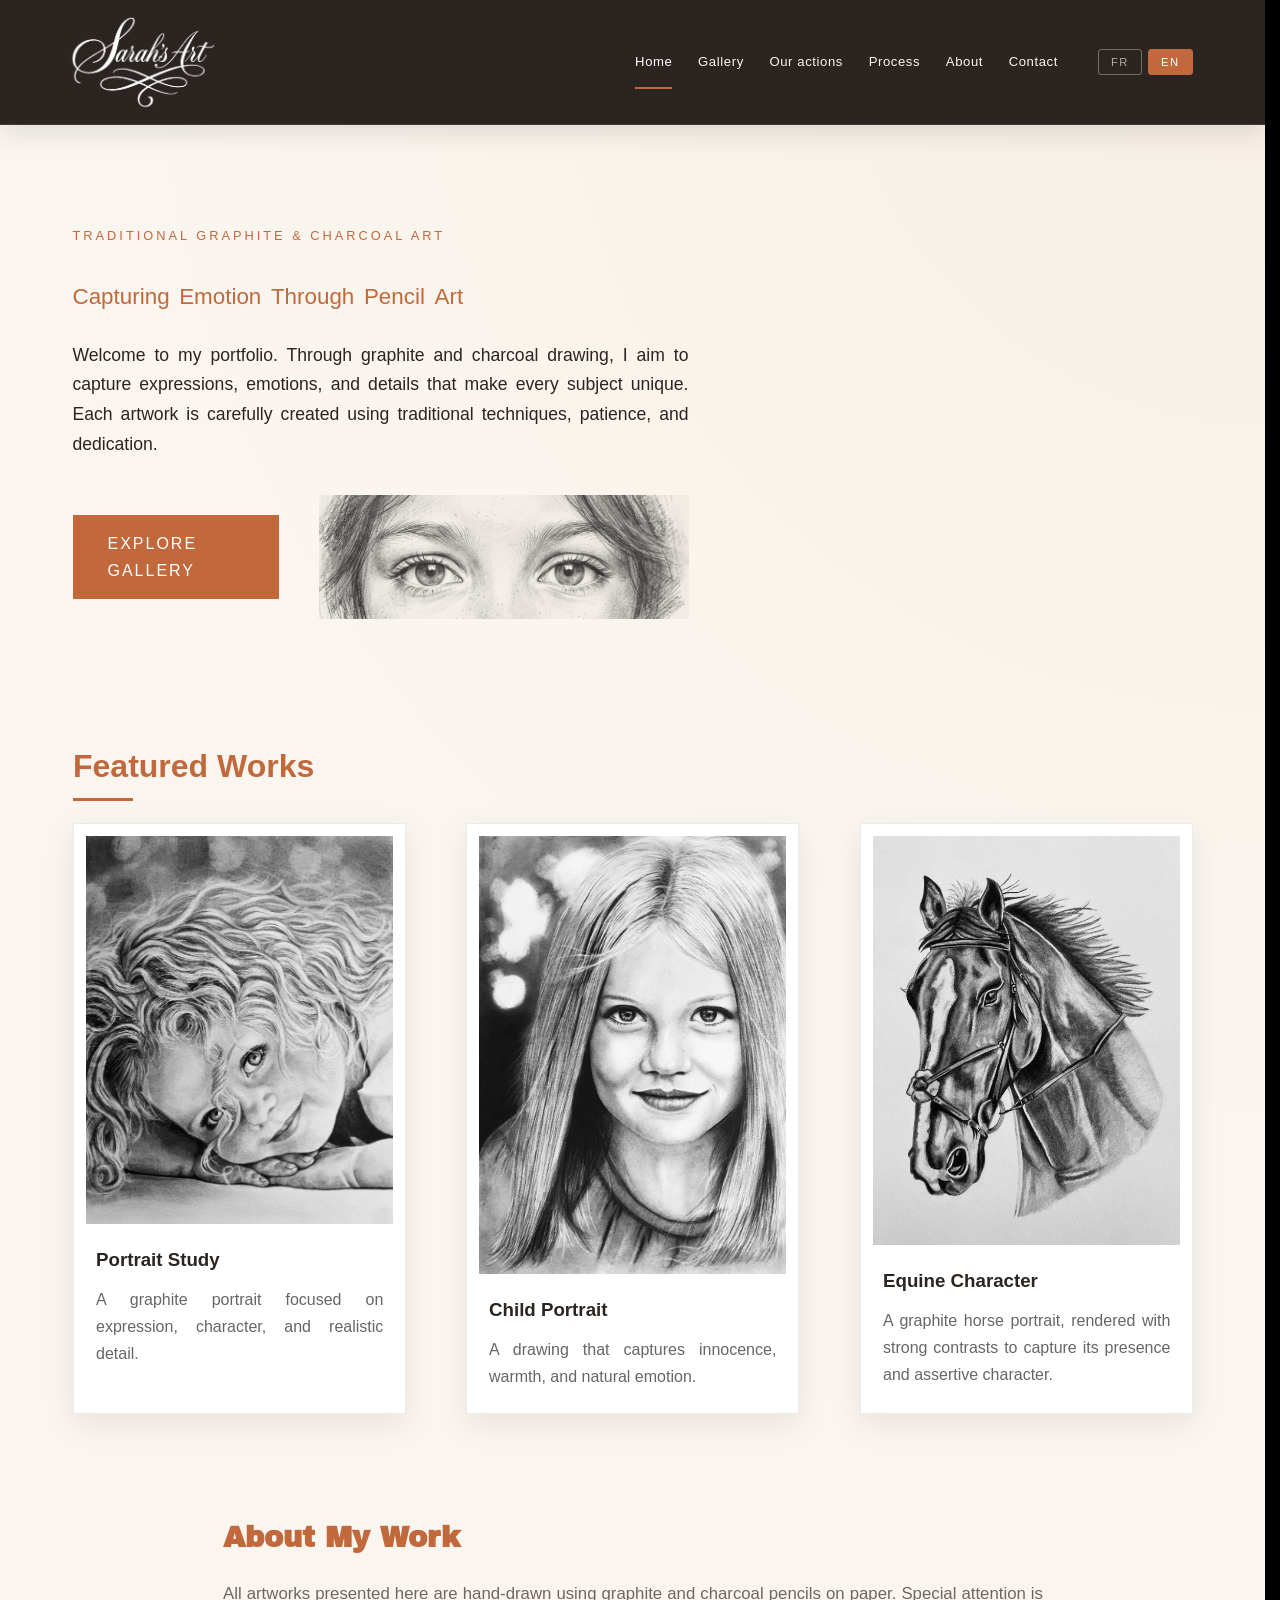
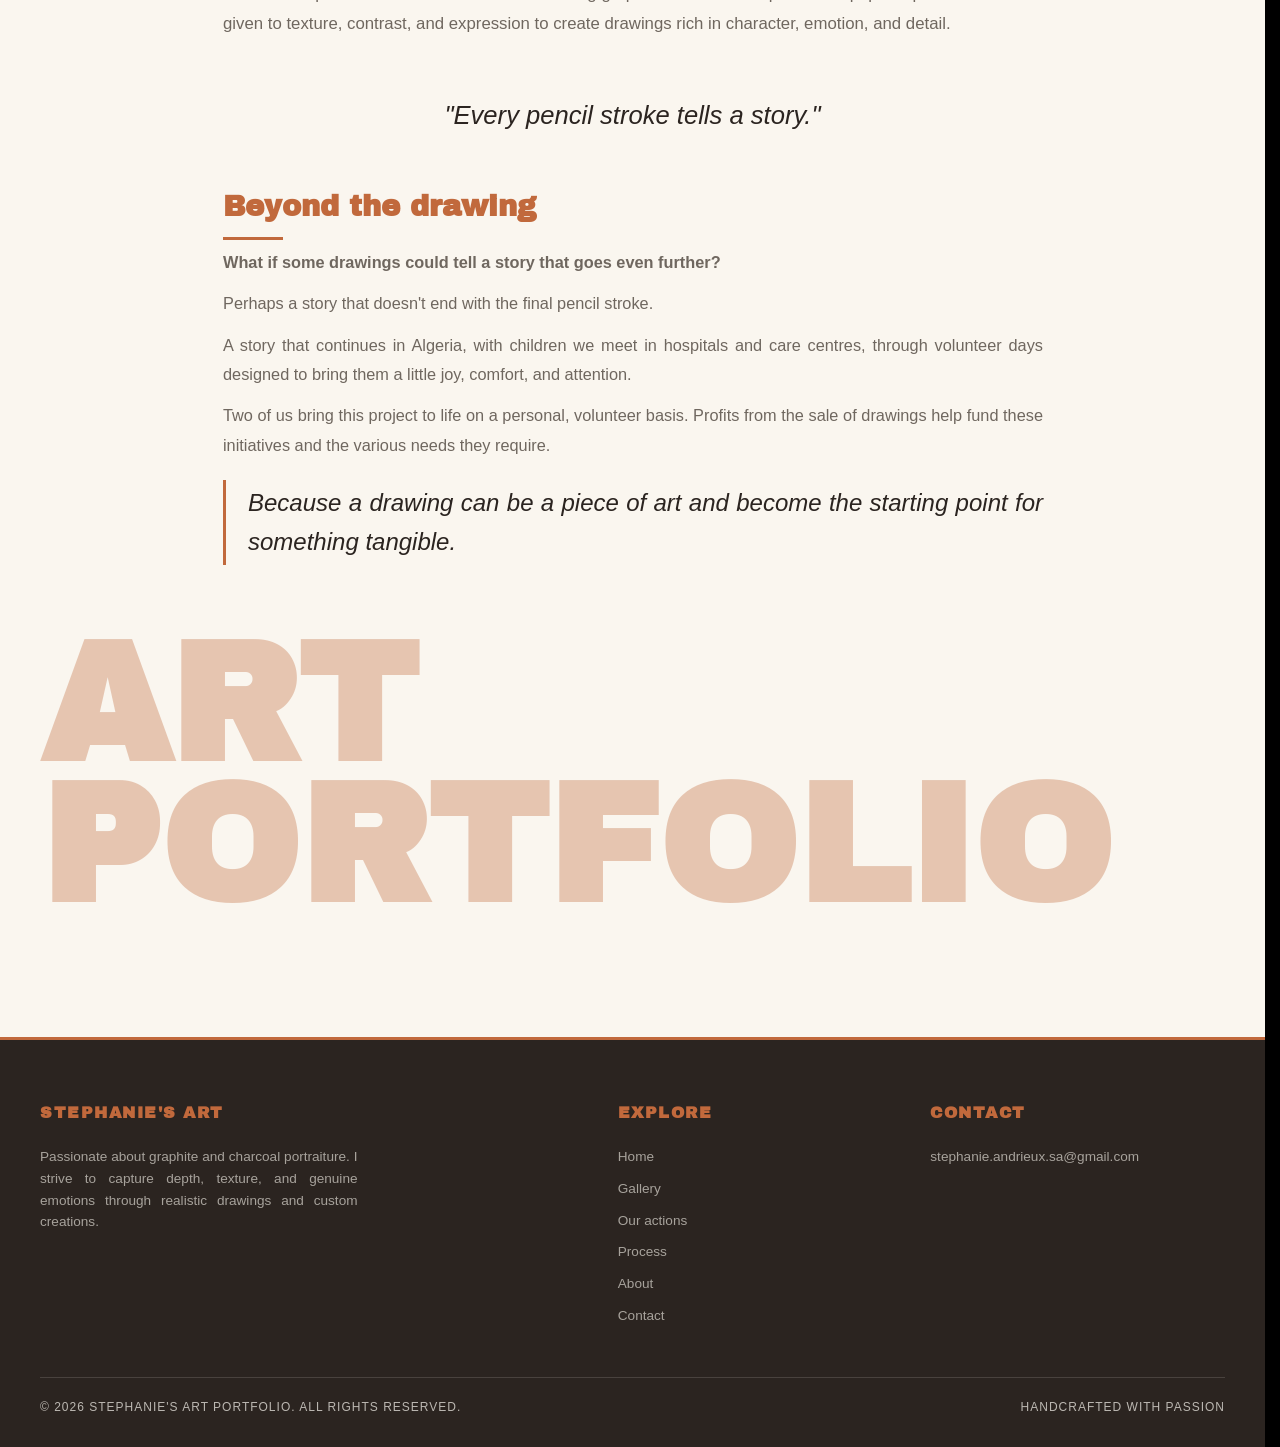
==== commit 0e8873d9: "Fix: stabilite parfaite de la navbar lors de la navigation EN/FR et repositionnement du numero en ga" ====
--- a/index.html
+++ b/index.html
@@ -901,6 +901,27 @@
             </button>
         </div>
     </nav>
+    <script>
+        (function () {
+            var l = document.documentElement.lang || 'fr';
+            if (l === 'en') {
+                var t = { 'nav.home': 'Home', 'nav.gallery': 'Gallery', 'nav.actions': 'Our actions', 'nav.process': 'Process', 'nav.about': 'About', 'nav.contact': 'Contact' };
+                document.querySelectorAll('nav [data-i18n]').forEach(function (el) {
+                    var k = el.getAttribute('data-i18n');
+                    if (t[k]) el.textContent = t[k];
+                });
+                document.querySelectorAll('nav [data-i18n-attr]').forEach(function (el) {
+                    var spec = el.getAttribute('data-i18n-attr');
+                    if (spec && spec.indexOf('lang.label') !== -1) el.setAttribute('aria-label', 'Choose language');
+                });
+                document.querySelectorAll('.lang-btn').forEach(function (b) {
+                    var isEn = b.getAttribute('data-lang') === 'en';
+                    b.classList.toggle('active', isEn);
+                    b.setAttribute('aria-pressed', isEn ? 'true' : 'false');
+                });
+            }
+        })();
+    </script>
 
     <section class="hero">
         <div class="hero-content">
--- a/site-shell.css
+++ b/site-shell.css
@@ -120,11 +120,12 @@
 .nav-links a {
   color: #faf6ef;
   text-decoration: none;
-  font-size: 0.8rem;
-  letter-spacing: 0.5px;
+  font-size: 0.82rem;
+  line-height: 1.7;
+  letter-spacing: 0.6px;
   margin-left: 0 !important;
   padding: 10px 0;
-  font-weight: 600;
+  font-weight: 400;
   position: relative;
   transition: color 0.3s ease;
   text-transform: none !important;
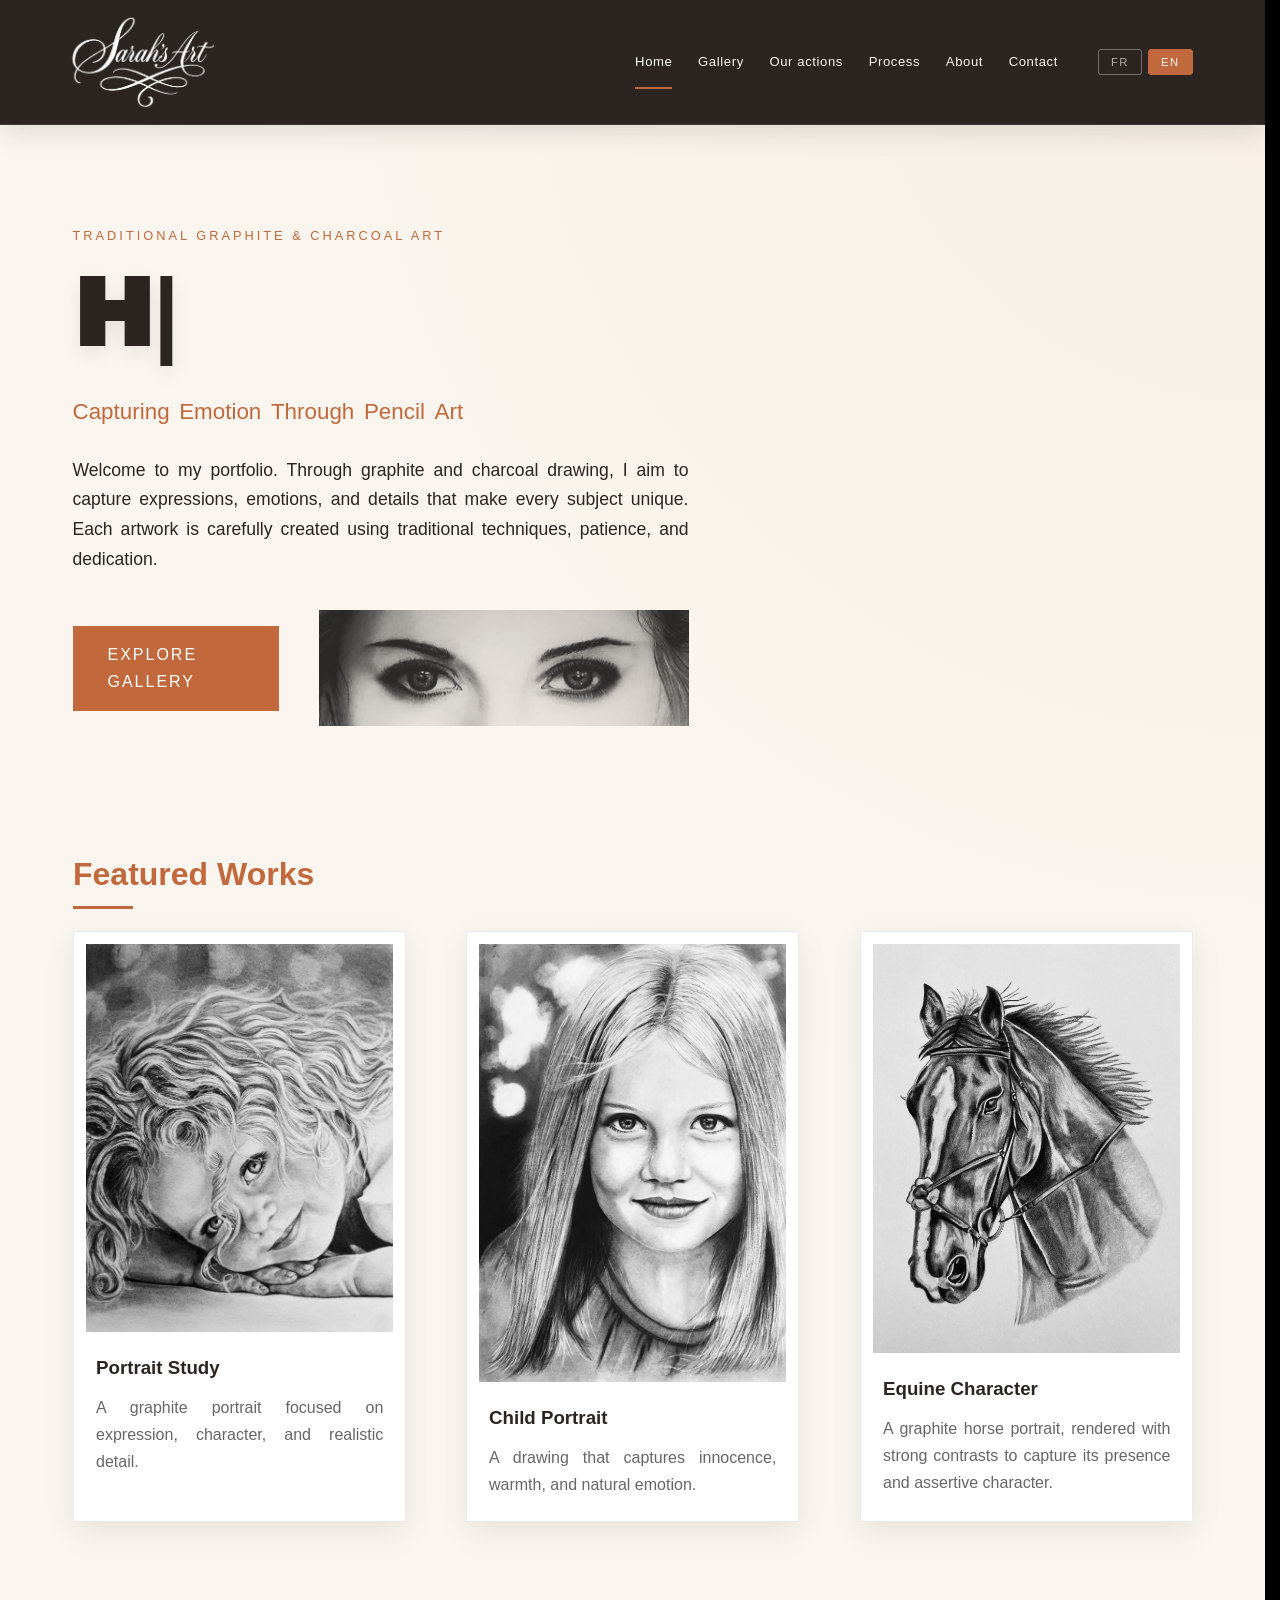
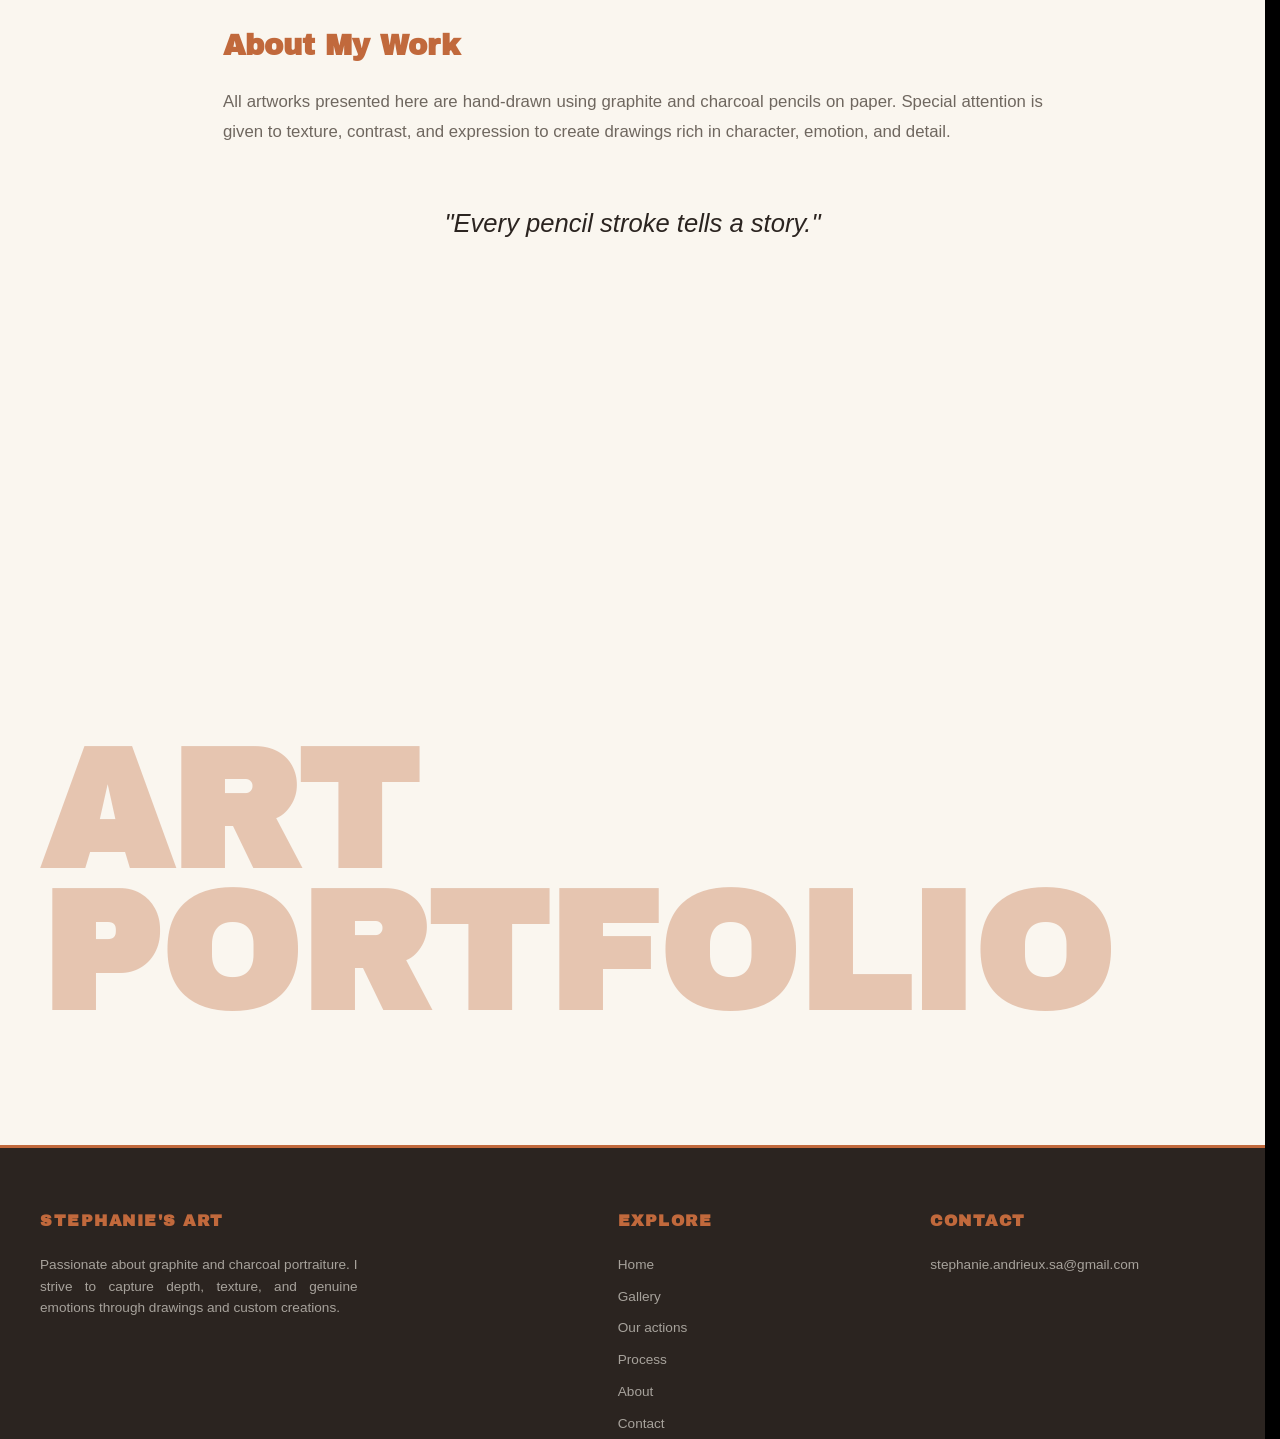
==== commit de2300d1: "Update: mise a jour du visuel des yeux et retrait de la mention realiste" ====
--- a/index.html
+++ b/index.html
@@ -1010,7 +1010,7 @@
                 <h4 data-i18n="footer.brand">Stephanie's Art</h4>
                 <p data-i18n="footer.desc">
                     Passionate about graphite and charcoal portraiture. I strive to capture depth, texture, and genuine
-                    emotions through realistic drawings and custom creations.
+                    emotions through drawings and custom creations.
                 </p>
             </div>
             <div class="footer-col">
@@ -1088,9 +1088,13 @@
             });
             navLinks.querySelectorAll('a').forEach(function (a) {
                 a.addEventListener('click', function () {
-                    navLinks.classList.remove('open');
-                    hamburger.classList.remove('open');
-                    hamburger.setAttribute('aria-expanded', 'false');
+                    var target = (a.getAttribute('href') || '').split('#')[0].split('?')[0].split('/').pop();
+                    var current = (window.location.pathname.split('/').pop() || 'index.html');
+                    if (!target || target === current) {
+                        navLinks.classList.remove('open');
+                        hamburger.classList.remove('open');
+                        hamburger.setAttribute('aria-expanded', 'false');
+                    }
                 });
             });
         })();
--- a/language.css
+++ b/language.css
@@ -6,11 +6,9 @@
   navigation: auto;
 }
 
-@media (min-width: 769px) {
-  html {
-    scrollbar-gutter: stable;
-    overflow-y: scroll;
-  }
+html {
+  scrollbar-gutter: stable;
+  overflow-y: scroll;
 }
 
 html,
@@ -82,6 +80,15 @@
   transform: translateY(30px);
 }
 
+/* Sûreté : les en-têtes et héros directement visibles au chargement ne subissent aucun décalage */
+html.js-ready .hero,
+html.js-ready .actions-hero,
+html.js-ready .process-hero,
+html.js-ready .contact-intro,
+html.js-ready .about-text {
+  transform: none !important;
+}
+
 html.js-ready .reveal {
   transition: opacity 0.8s ease, transform 0.8s ease;
   transition-delay: var(--reveal-delay, 0s);
--- a/site-shell.css
+++ b/site-shell.css
@@ -244,21 +244,21 @@
 @media (max-width: 768px) {
   nav {
     width: 100% !important;
-    max-width: 100vw !important;
+    max-width: 100% !important;
     left: 0 !important;
     right: 0 !important;
     margin: 0 !important;
     box-sizing: border-box !important;
     background-color: #2b2420 !important;
-    view-transition-name: none !important;
     min-height: 80px;
     padding-block: 10px !important;
     padding-inline: 18px !important;
   }
 
   nav.nav-scrolled {
-    min-height: 62px;
-    padding-block: 5px !important;
+    min-height: 80px;
+    padding-block: 10px !important;
+    box-shadow: 0 10px 30px rgba(0, 0, 0, 0.35);
   }
 
   .logo-img {
@@ -267,7 +267,7 @@
   }
 
   nav.nav-scrolled .logo-img {
-    height: 48px !important;
+    height: 60px !important;
   }
 
   .nav-right {
@@ -357,6 +357,25 @@
   mix-blend-mode: normal !important;
 }
 
+/* Transition douce et fluide pour le contenu de la page (évite tout saut ou superposition prolongée) */
+::view-transition-old(root) {
+  animation: 0.15s cubic-bezier(0.4, 0, 1, 1) both vt-fade-out;
+}
+
+::view-transition-new(root) {
+  animation: 0.22s cubic-bezier(0, 0, 0.2, 1) both vt-fade-in;
+}
+
+@keyframes vt-fade-out {
+  from { opacity: 1; }
+  to { opacity: 0; }
+}
+
+@keyframes vt-fade-in {
+  from { opacity: 0; }
+  to { opacity: 1; }
+}
+
 @media (prefers-reduced-motion: reduce) {
   .logo-img,
   .hamburger,
